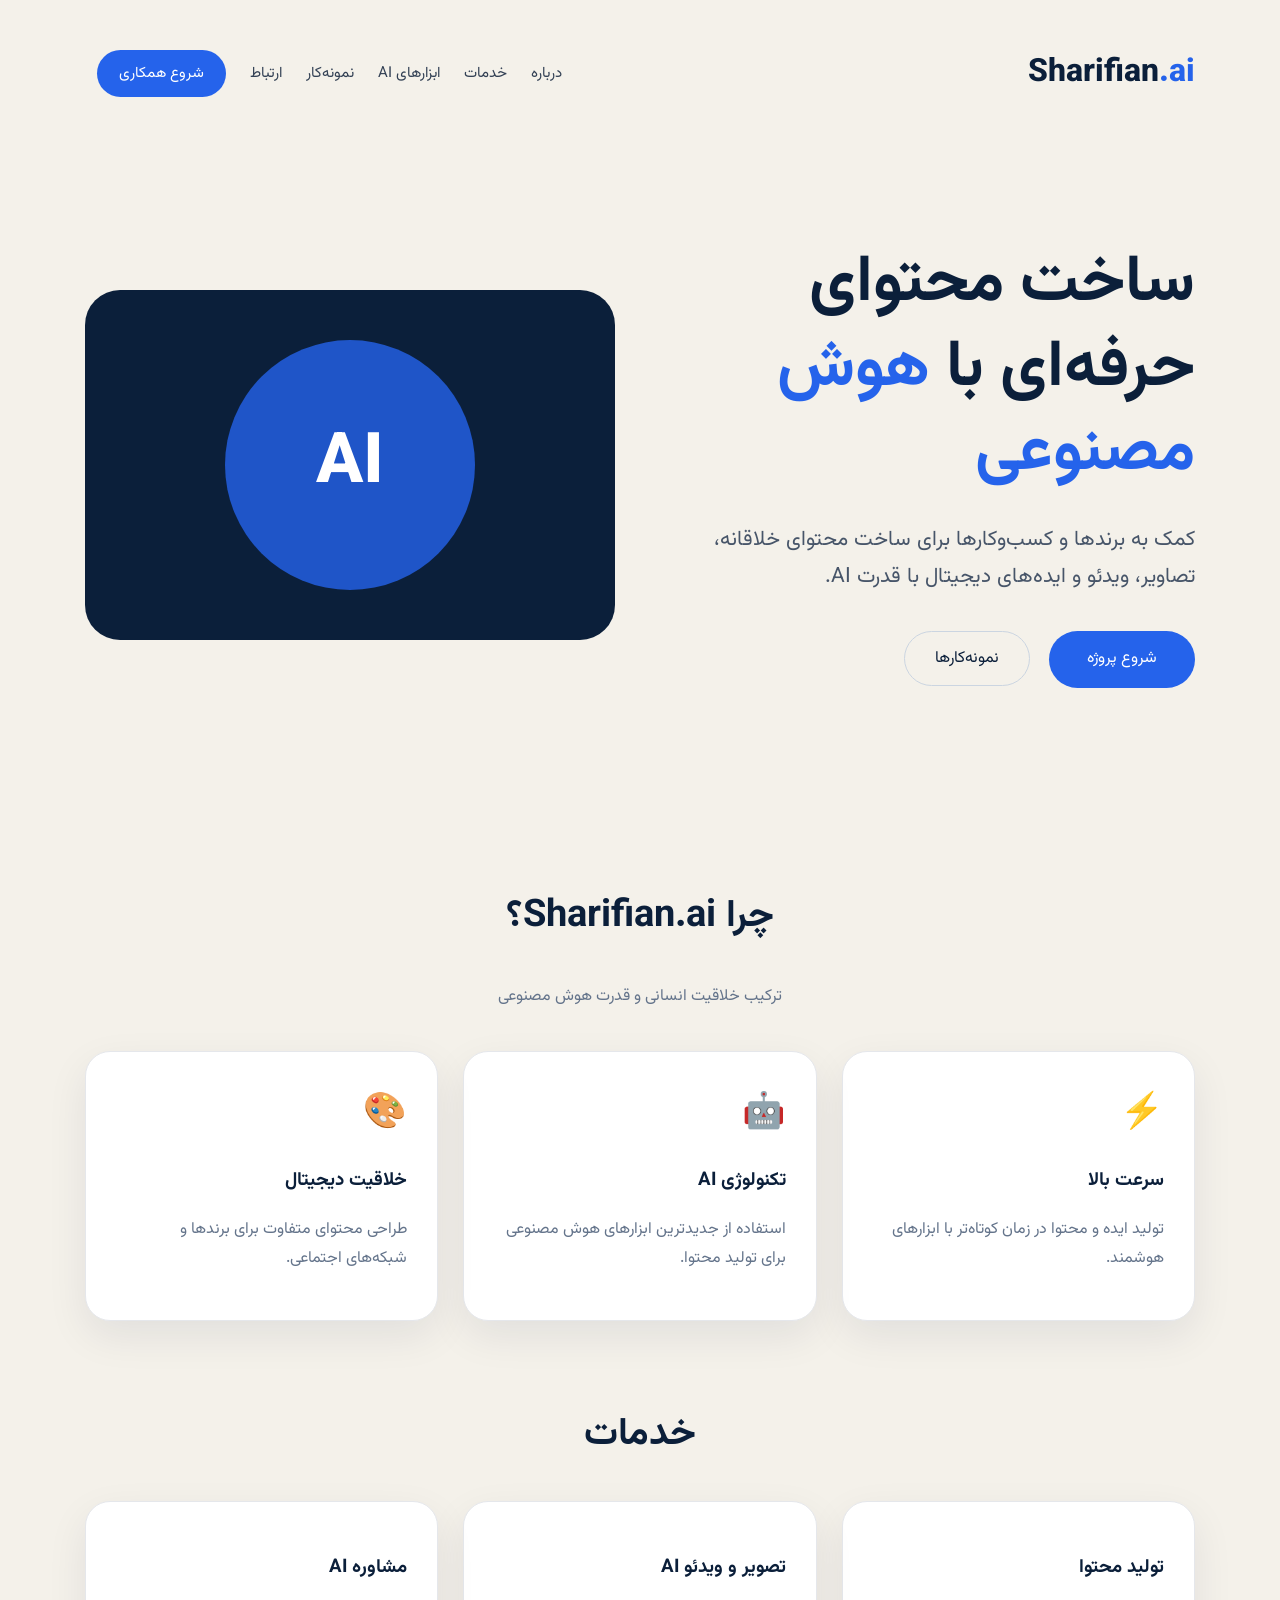
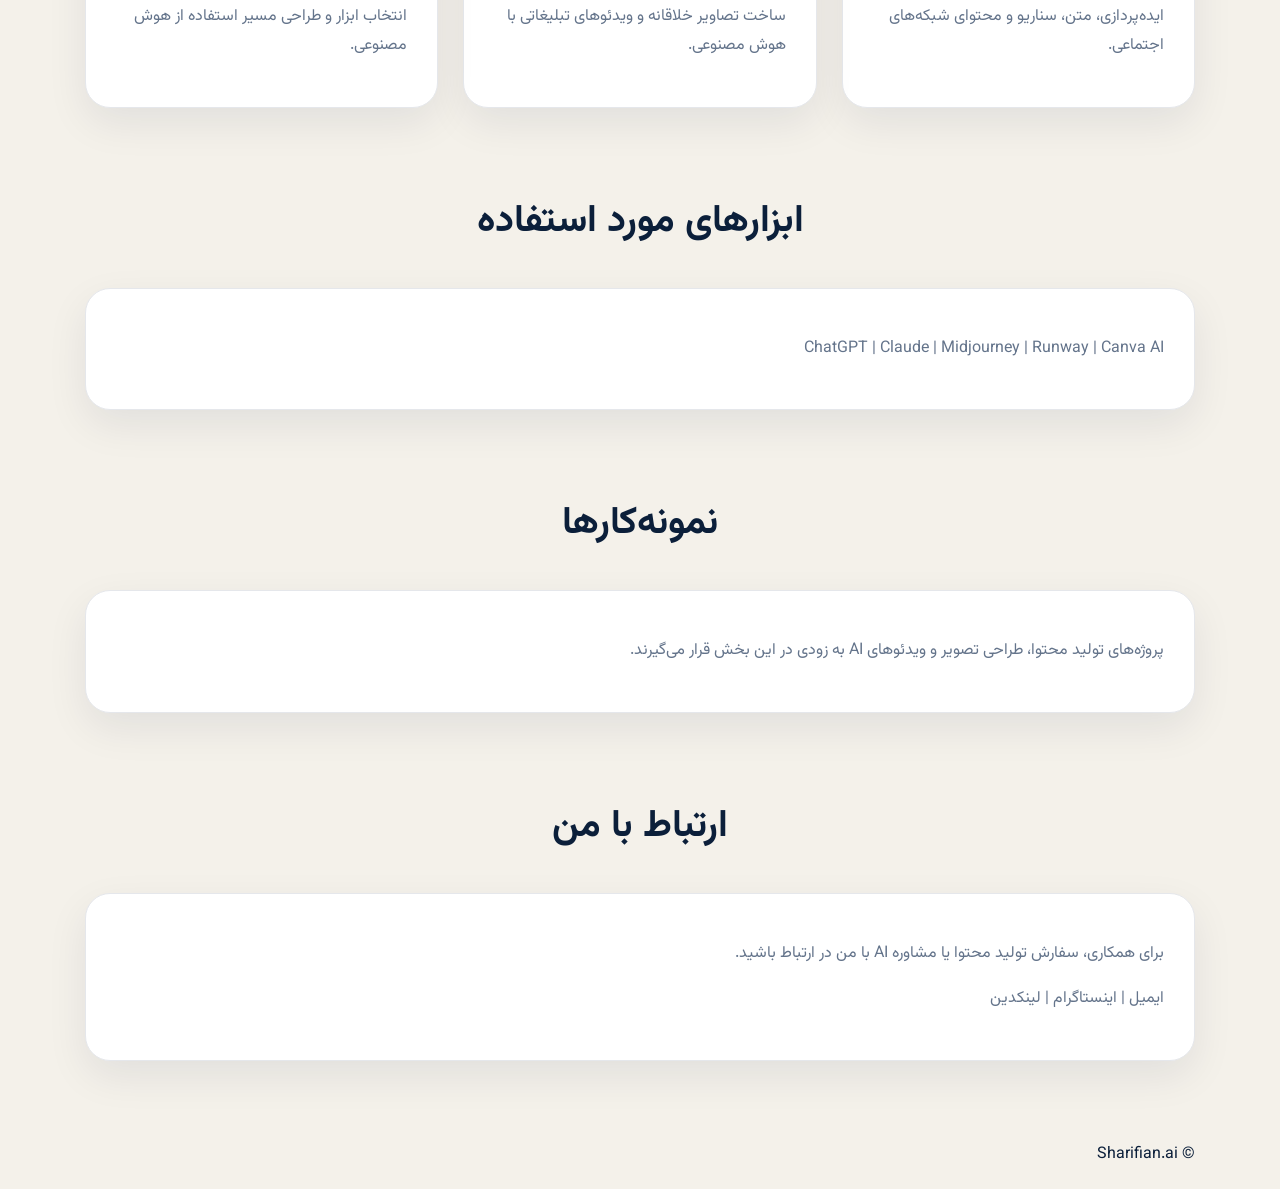
==== index.html @ 003e8bcb "Update index.html" ====
<!DOCTYPE html>
<html lang="fa" dir="rtl">

<head>

<meta charset="UTF-8">
<meta name="viewport" content="width=device-width, initial-scale=1.0">

<title>Sharifian.ai | هوش مصنوعی و تولید محتوا</title>

<style>

@import url('https://fonts.googleapis.com/css2?family=Vazirmatn:wght@300;400;600;700;800&display=swap');


*{
    box-sizing:border-box;
    scroll-behavior:smooth;
}


body{

    margin:0;
    font-family:'Vazirmatn',sans-serif;
    background:#F4F1EA;
    color:#0B1F3A;
    line-height:1.8;

}


.container{

    max-width:1150px;
    margin:auto;
    padding:20px;

}



/* HEADER */

nav{

    display:flex;
    align-items:center;
    justify-content:space-between;
    padding:25px 0;

}


.logo{

    font-size:32px;
    font-weight:800;
    color:#0B1F3A;

}


.logo span{

    color:#2563EB;

}


.menu{

    display:flex;
    align-items:center;

}


.menu a{

    text-decoration:none;
    color:#334155;
    margin:0 12px;
    font-size:15px;

}


.menu a:hover{

    color:#2563EB;

}


.nav-btn{

    background:#2563EB;
    color:white !important;
    padding:10px 22px;
    border-radius:30px;

}



/* HERO */


.hero{

    min-height:75vh;
    display:flex;
    align-items:center;
    gap:50px;

}


.hero-text{

    flex:1;

}


.hero h1{

    font-size:65px;
    line-height:1.3;
    margin:0;

}


.highlight{

    color:#2563EB;

}


.hero p{

    font-size:21px;
    color:#475569;
    margin-top:25px;

}


.buttons{

    margin-top:35px;

}


.primary{

    background:#2563EB;
    color:white;
    padding:14px 38px;
    border-radius:40px;
    text-decoration:none;
    display:inline-block;

}


.secondary{

    margin-right:15px;
    border:1px solid #CBD5E1;
    color:#0B1F3A;
    padding:14px 30px;
    border-radius:40px;
    text-decoration:none;

}




/* AI VISUAL */


.hero-card{

    flex:1;
    height:350px;
    background:#0B1F3A;
    border-radius:35px;
    display:flex;
    align-items:center;
    justify-content:center;
    position:relative;
    overflow:hidden;

}


.hero-card::before{

    content:"";
    width:250px;
    height:250px;
    background:#2563EB;
    border-radius:50%;
    position:absolute;
    opacity:.8;

}


.ai-text{

    position:relative;
    color:white;
    font-size:70px;
    font-weight:800;

}




/* SECTIONS */


section{

    margin:80px 0;

}


.title{

    text-align:center;
    font-size:38px;
    color:#0B1F3A;

}


.subtitle{

    text-align:center;
    color:#64748B;
    margin-bottom:40px;

}


.cards{

    display:grid;
    grid-template-columns:repeat(3,1fr);
    gap:25px;

}


.card{

    background:white;
    padding:30px;
    border-radius:25px;
    box-shadow:0 15px 40px rgba(11,31,58,.08);
    border:1px solid #E5E7EB;

}


.card h3{

    color:#0B1F3A;

}


.card p{

    color:#64748B;

}


.icon{

    font-size:35px;

}




/* RESPONSIVE */


@media(max-width:800px){

.hero{

    flex-direction:column;

}


.cards{

    grid-template-columns:1fr;

}


.menu{

    display:none;

}


.hero h1{

    font-size:45px;

}


}


</style>

</head>  
    <body>

<div class="container">


<nav>

<div class="logo">
Sharifian<span>.ai</span>
</div>


<div class="menu">

<a href="#about">درباره</a>
<a href="#services">خدمات</a>
<a href="#ai">ابزارهای AI</a>
<a href="#portfolio">نمونه‌کار</a>
<a href="#contact">ارتباط</a>

<a class="nav-btn" href="#contact">
شروع همکاری
</a>

</div>

</nav>




<!-- HERO -->

<div class="hero">


<div class="hero-text">


<h1>

ساخت محتوای حرفه‌ای با

<span class="highlight">
هوش مصنوعی
</span>

</h1>


<p>

کمک به برندها و کسب‌وکارها برای ساخت محتوای خلاقانه،
تصاویر، ویدئو و ایده‌های دیجیتال با قدرت AI.

</p>



<div class="buttons">

<a class="primary" href="#contact">
شروع پروژه
</a>


<a class="secondary" href="#portfolio">
نمونه‌کارها
</a>


</div>


</div>





<div class="hero-card">

<div class="ai-text">
AI
</div>

</div>


</div>






<!-- ABOUT -->

<section id="about">


<h2 class="title">
چرا Sharifian.ai؟
</h2>


<p class="subtitle">
ترکیب خلاقیت انسانی و قدرت هوش مصنوعی
</p>



<div class="cards">


<div class="card">

<div class="icon">
⚡
</div>

<h3>
سرعت بالا
</h3>

<p>
تولید ایده و محتوا در زمان کوتاه‌تر با ابزارهای هوشمند.
</p>

</div>



<div class="card">

<div class="icon">
🤖
</div>

<h3>
تکنولوژی AI
</h3>

<p>
استفاده از جدیدترین ابزارهای هوش مصنوعی برای تولید محتوا.
</p>

</div>



<div class="card">

<div class="icon">
🎨
</div>

<h3>
خلاقیت دیجیتال
</h3>

<p>
طراحی محتوای متفاوت برای برندها و شبکه‌های اجتماعی.
</p>

</div>


</div>


</section>







<!-- SERVICES -->

<section id="services">


<h2 class="title">
خدمات
</h2>


<div class="cards">


<div class="card">

<h3>
تولید محتوا
</h3>

<p>
ایده‌پردازی، متن، سناریو و محتوای شبکه‌های اجتماعی.
</p>

</div>



<div class="card">

<h3>
تصویر و ویدئو AI
</h3>

<p>
ساخت تصاویر خلاقانه و ویدئوهای تبلیغاتی با هوش مصنوعی.
</p>

</div>



<div class="card">

<h3>
مشاوره AI
</h3>

<p>
انتخاب ابزار و طراحی مسیر استفاده از هوش مصنوعی.
</p>

</div>


</div>


</section>







<!-- AI TOOLS -->

<section id="ai">


<h2 class="title">
ابزارهای مورد استفاده
</h2>


<div class="card">


<p>

ChatGPT  |  Claude  |  Midjourney  |  Runway  |  Canva AI

</p>


</div>


</section>







<!-- PORTFOLIO -->

<section id="portfolio">


<h2 class="title">
نمونه‌کارها
</h2>


<div class="card">


<p>

پروژه‌های تولید محتوا، طراحی تصویر و ویدئوهای AI
به زودی در این بخش قرار می‌گیرند.

</p>


</div>


</section>







<!-- CONTACT -->

<section id="contact">


<h2 class="title">
ارتباط با من
</h2>


<div class="card">


<p>

برای همکاری، سفارش تولید محتوا یا مشاوره AI با من در ارتباط باشید.

</p>


<p>

ایمیل | اینستاگرام | لینکدین

</p>


</div>


</section>





<footer>

© Sharifian.ai

</footer>



</div>


</body>

</html>
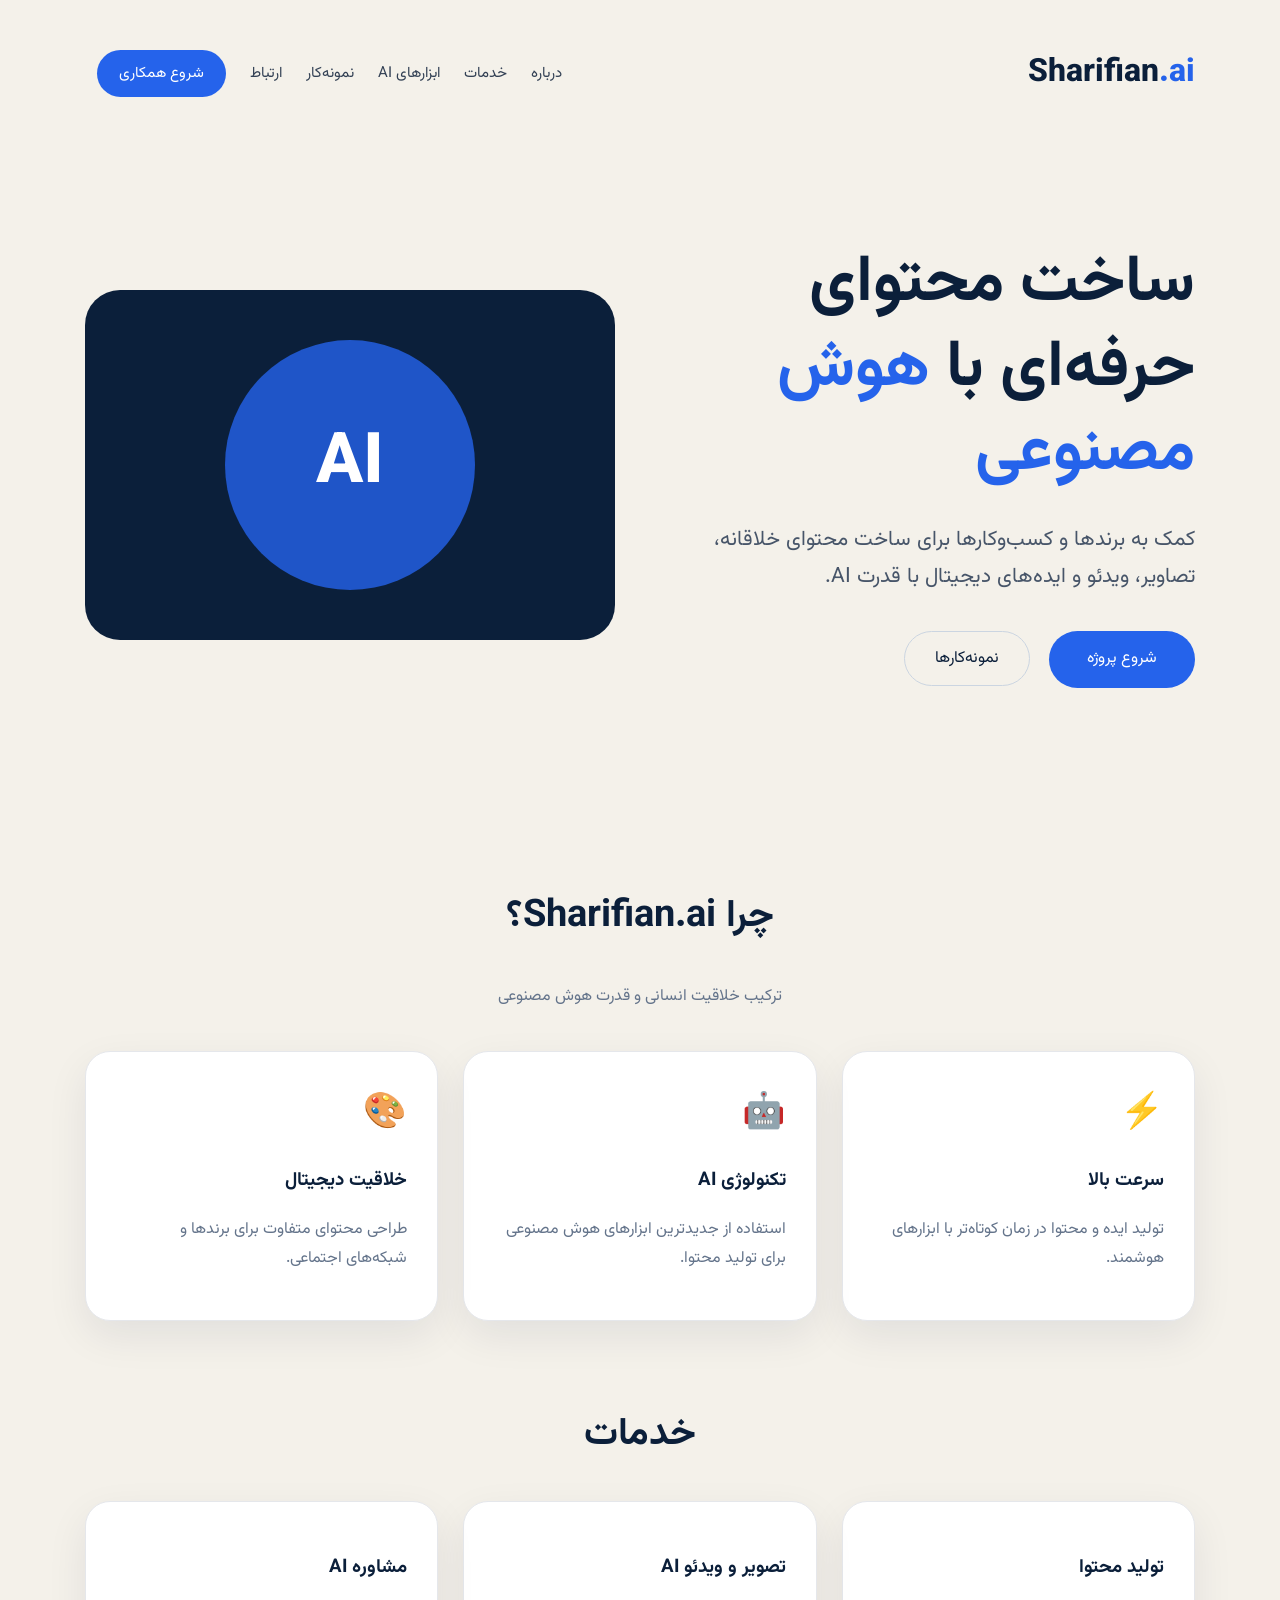
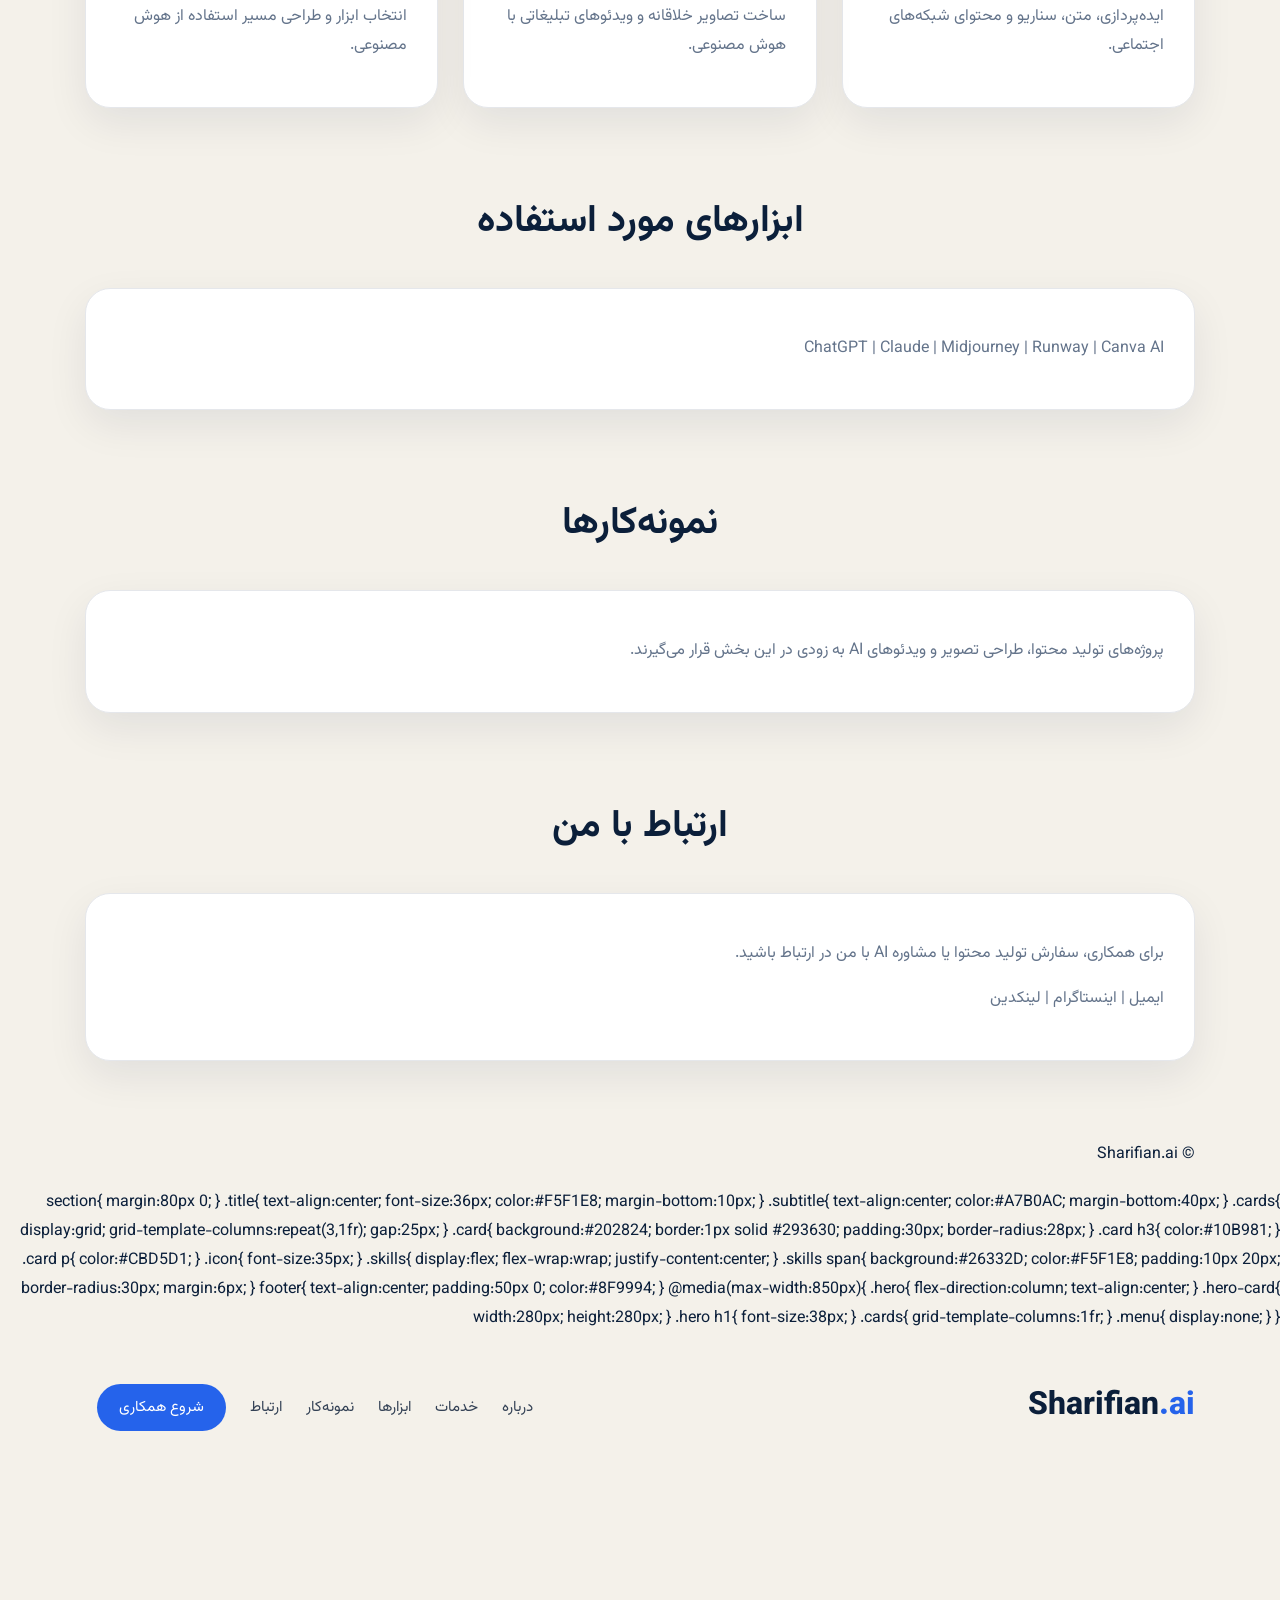
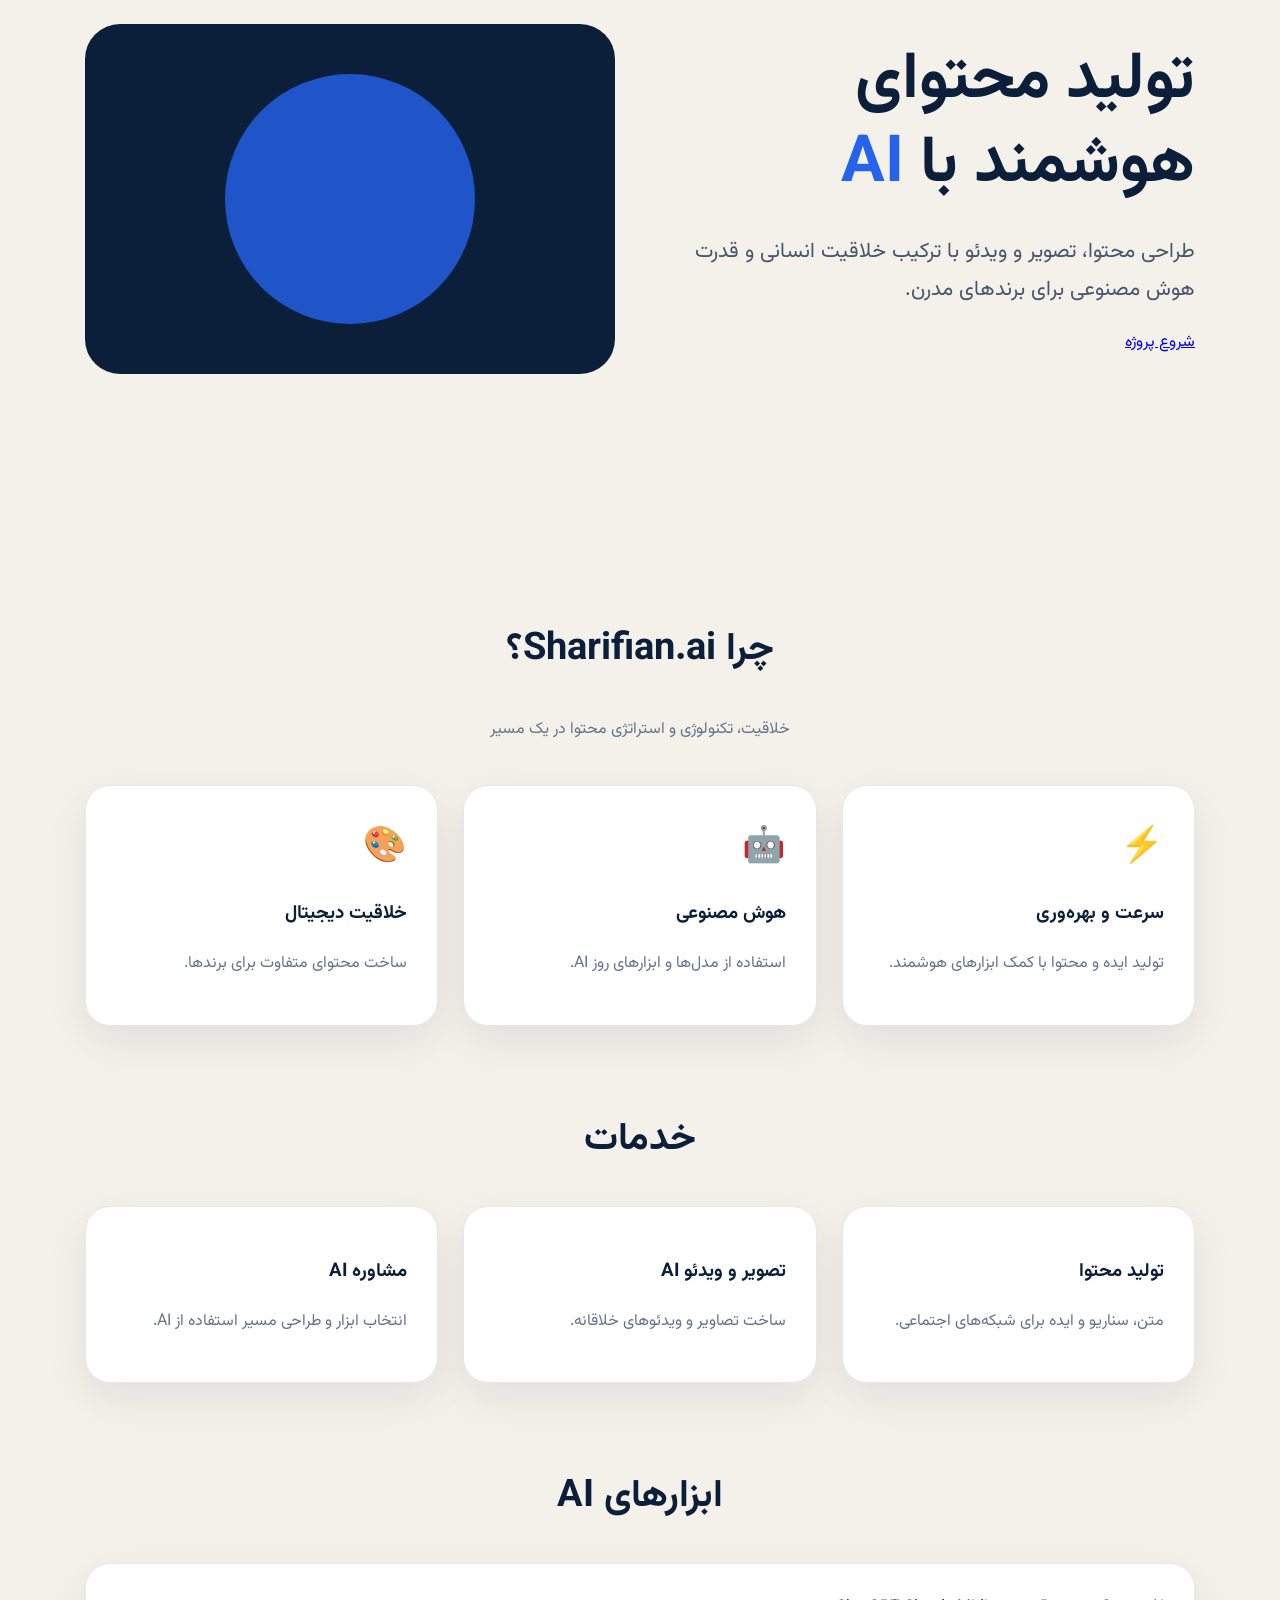
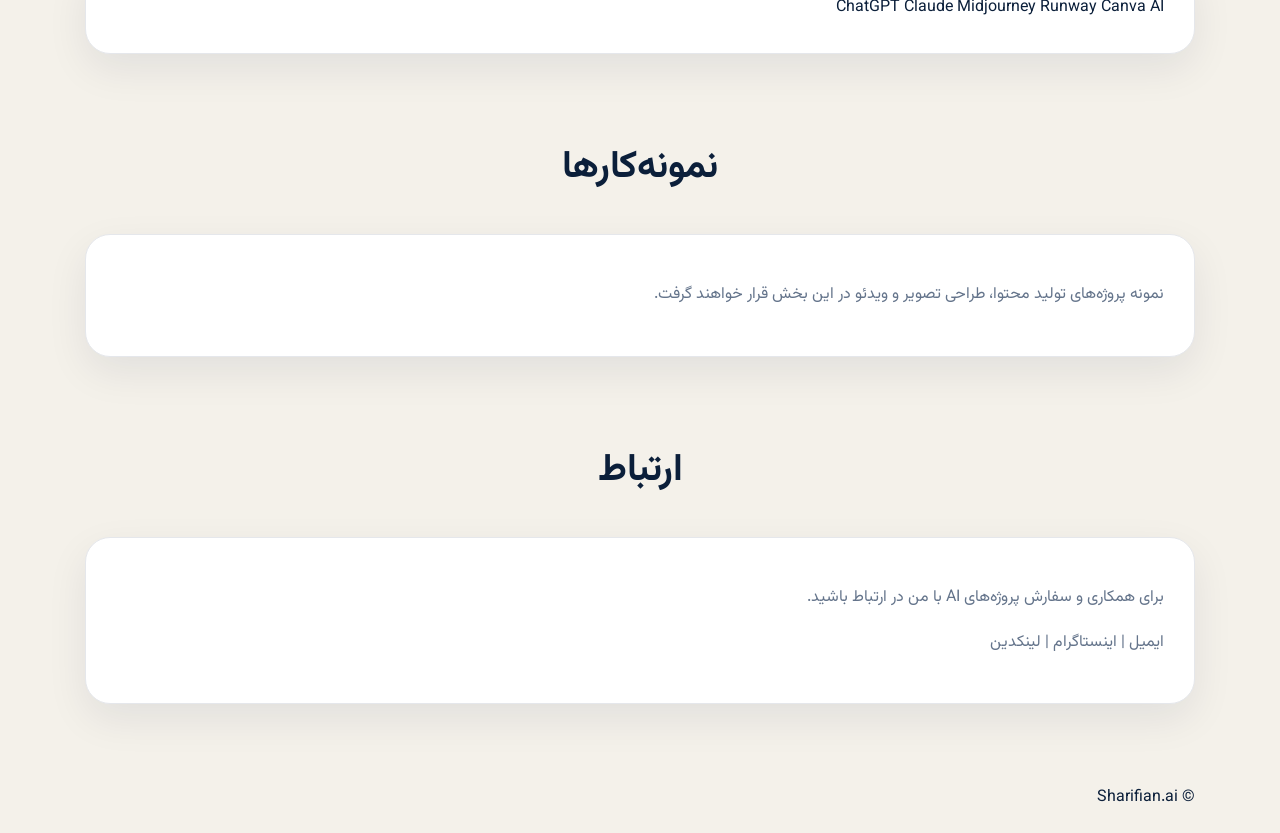
==== commit c821deac: "Update index.html" ====
--- a/index.html
+++ b/index.html
@@ -692,3 +692,482 @@
 </body>
 
 </html>
+
+section{
+
+margin:80px 0;
+
+}
+
+
+.title{
+
+text-align:center;
+font-size:36px;
+color:#F5F1E8;
+margin-bottom:10px;
+
+}
+
+
+.subtitle{
+
+text-align:center;
+color:#A7B0AC;
+margin-bottom:40px;
+
+}
+
+
+.cards{
+
+display:grid;
+grid-template-columns:repeat(3,1fr);
+gap:25px;
+
+}
+
+
+.card{
+
+background:#202824;
+border:1px solid #293630;
+padding:30px;
+border-radius:28px;
+
+}
+
+
+.card h3{
+
+color:#10B981;
+
+}
+
+
+.card p{
+
+color:#CBD5D1;
+
+}
+
+
+.icon{
+
+font-size:35px;
+
+}
+
+
+
+
+.skills{
+
+display:flex;
+flex-wrap:wrap;
+justify-content:center;
+
+}
+
+
+.skills span{
+
+background:#26332D;
+color:#F5F1E8;
+padding:10px 20px;
+border-radius:30px;
+margin:6px;
+
+}
+
+
+
+
+footer{
+
+text-align:center;
+padding:50px 0;
+color:#8F9994;
+
+}
+
+
+
+
+
+@media(max-width:850px){
+
+.hero{
+
+flex-direction:column;
+text-align:center;
+
+}
+
+
+.hero-card{
+
+width:280px;
+height:280px;
+
+}
+
+
+.hero h1{
+
+font-size:38px;
+
+}
+
+
+.cards{
+
+grid-template-columns:1fr;
+
+}
+
+
+.menu{
+
+display:none;
+
+}
+
+}
+
+
+</style>
+
+</head>
+
+
+<body>
+
+
+<div class="container">
+
+
+
+<nav>
+
+
+<div class="logo">
+Sharifian<span>.ai</span>
+</div>
+
+
+<div class="menu">
+
+<a href="#about">درباره</a>
+<a href="#services">خدمات</a>
+<a href="#tools">ابزارها</a>
+<a href="#portfolio">نمونه‌کار</a>
+<a href="#contact">ارتباط</a>
+
+<a class="nav-btn" href="#contact">
+شروع همکاری
+</a>
+
+</div>
+
+
+</nav>
+
+
+
+
+
+<div class="hero">
+
+
+<div class="hero-text">
+
+
+<h1>
+
+تولید محتوای هوشمند با
+
+<span class="highlight">
+AI
+</span>
+
+</h1>
+
+
+<p>
+
+طراحی محتوا، تصویر و ویدئو با ترکیب خلاقیت انسانی
+و قدرت هوش مصنوعی برای برندهای مدرن.
+
+</p>
+
+
+<a class="btn" href="#contact">
+شروع پروژه
+</a>
+
+
+</div>
+
+
+
+
+<div class="hero-card">
+
+<div class="ai-core">
+AI
+</div>
+
+</div>
+
+
+</div>
+
+
+
+
+
+
+
+
+<section id="about">
+
+
+<h2 class="title">
+چرا Sharifian.ai؟
+</h2>
+
+<p class="subtitle">
+خلاقیت، تکنولوژی و استراتژی محتوا در یک مسیر
+</p>
+
+
+
+<div class="cards">
+
+
+<div class="card">
+
+<div class="icon">⚡</div>
+
+<h3>
+سرعت و بهره‌وری
+</h3>
+
+<p>
+تولید ایده و محتوا با کمک ابزارهای هوشمند.
+</p>
+
+</div>
+
+
+
+<div class="card">
+
+<div class="icon">🤖</div>
+
+<h3>
+هوش مصنوعی
+</h3>
+
+<p>
+استفاده از مدل‌ها و ابزارهای روز AI.
+</p>
+
+</div>
+
+
+
+<div class="card">
+
+<div class="icon">🎨</div>
+
+<h3>
+خلاقیت دیجیتال
+</h3>
+
+<p>
+ساخت محتوای متفاوت برای برندها.
+</p>
+
+</div>
+
+
+</div>
+
+
+</section>
+
+
+
+
+
+
+
+<section id="services">
+
+
+<h2 class="title">
+خدمات
+</h2>
+
+
+<div class="cards">
+
+
+<div class="card">
+
+<h3>
+تولید محتوا
+</h3>
+
+<p>
+متن، سناریو و ایده برای شبکه‌های اجتماعی.
+</p>
+
+</div>
+
+
+
+<div class="card">
+
+<h3>
+تصویر و ویدئو AI
+</h3>
+
+<p>
+ساخت تصاویر و ویدئوهای خلاقانه.
+</p>
+
+</div>
+
+
+
+<div class="card">
+
+<h3>
+مشاوره AI
+</h3>
+
+<p>
+انتخاب ابزار و طراحی مسیر استفاده از AI.
+</p>
+
+</div>
+
+
+</div>
+
+
+</section>
+
+
+
+
+
+
+
+<section id="tools">
+
+
+<h2 class="title">
+ابزارهای AI
+</h2>
+
+
+<div class="card skills">
+
+
+<span>ChatGPT</span>
+<span>Claude</span>
+<span>Midjourney</span>
+<span>Runway</span>
+<span>Canva AI</span>
+
+
+</div>
+
+
+</section>
+
+
+
+
+
+
+
+<section id="portfolio">
+
+
+<h2 class="title">
+نمونه‌کارها
+</h2>
+
+
+<div class="card">
+
+<p>
+
+نمونه پروژه‌های تولید محتوا، طراحی تصویر و ویدئو
+در این بخش قرار خواهند گرفت.
+
+</p>
+
+</div>
+
+
+</section>
+
+
+
+
+
+
+
+<section id="contact">
+
+
+<h2 class="title">
+ارتباط
+</h2>
+
+
+<div class="card">
+
+<p>
+
+برای همکاری و سفارش پروژه‌های AI با من در ارتباط باشید.
+
+</p>
+
+<p>
+
+ایمیل | اینستاگرام | لینکدین
+
+</p>
+
+
+</div>
+
+
+</section>
+
+
+
+
+
+<footer>
+
+© Sharifian.ai
+
+</footer>
+
+
+
+
+</div>
+
+
+</body>
+
+</html>
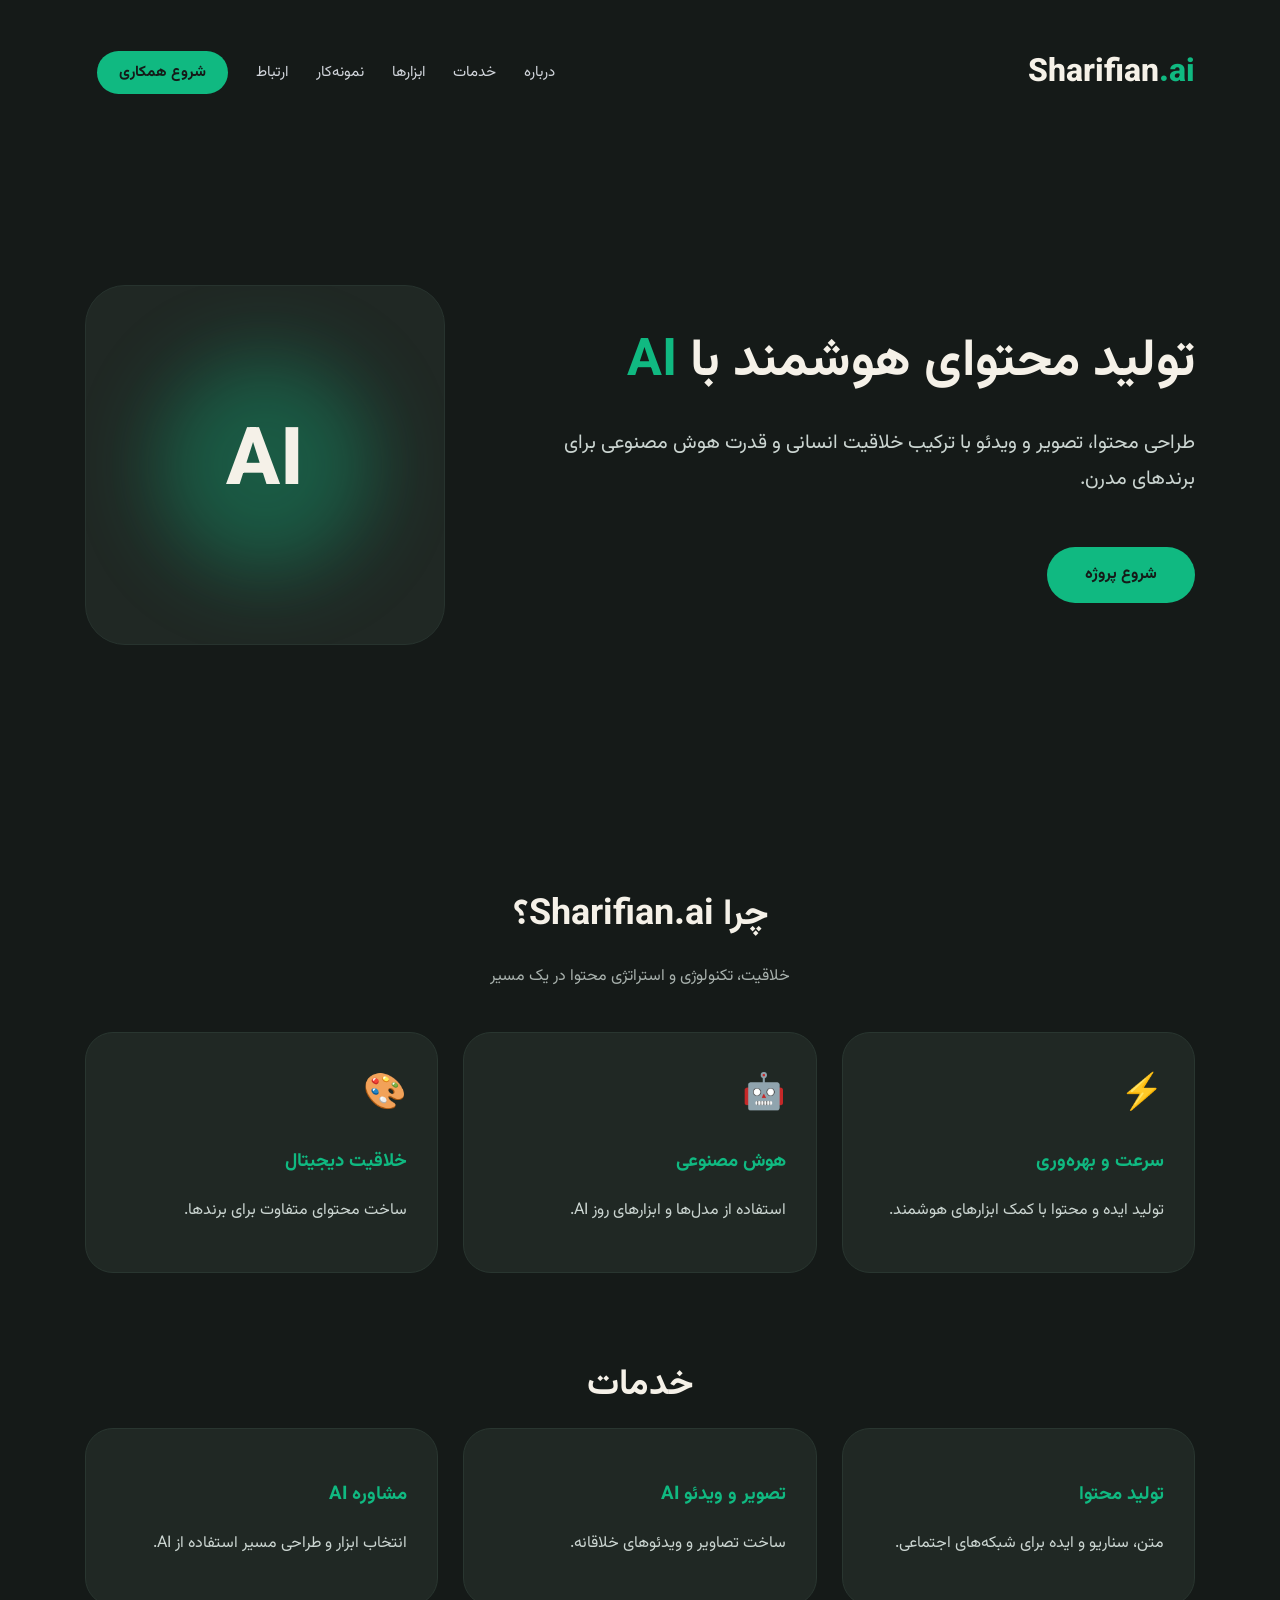
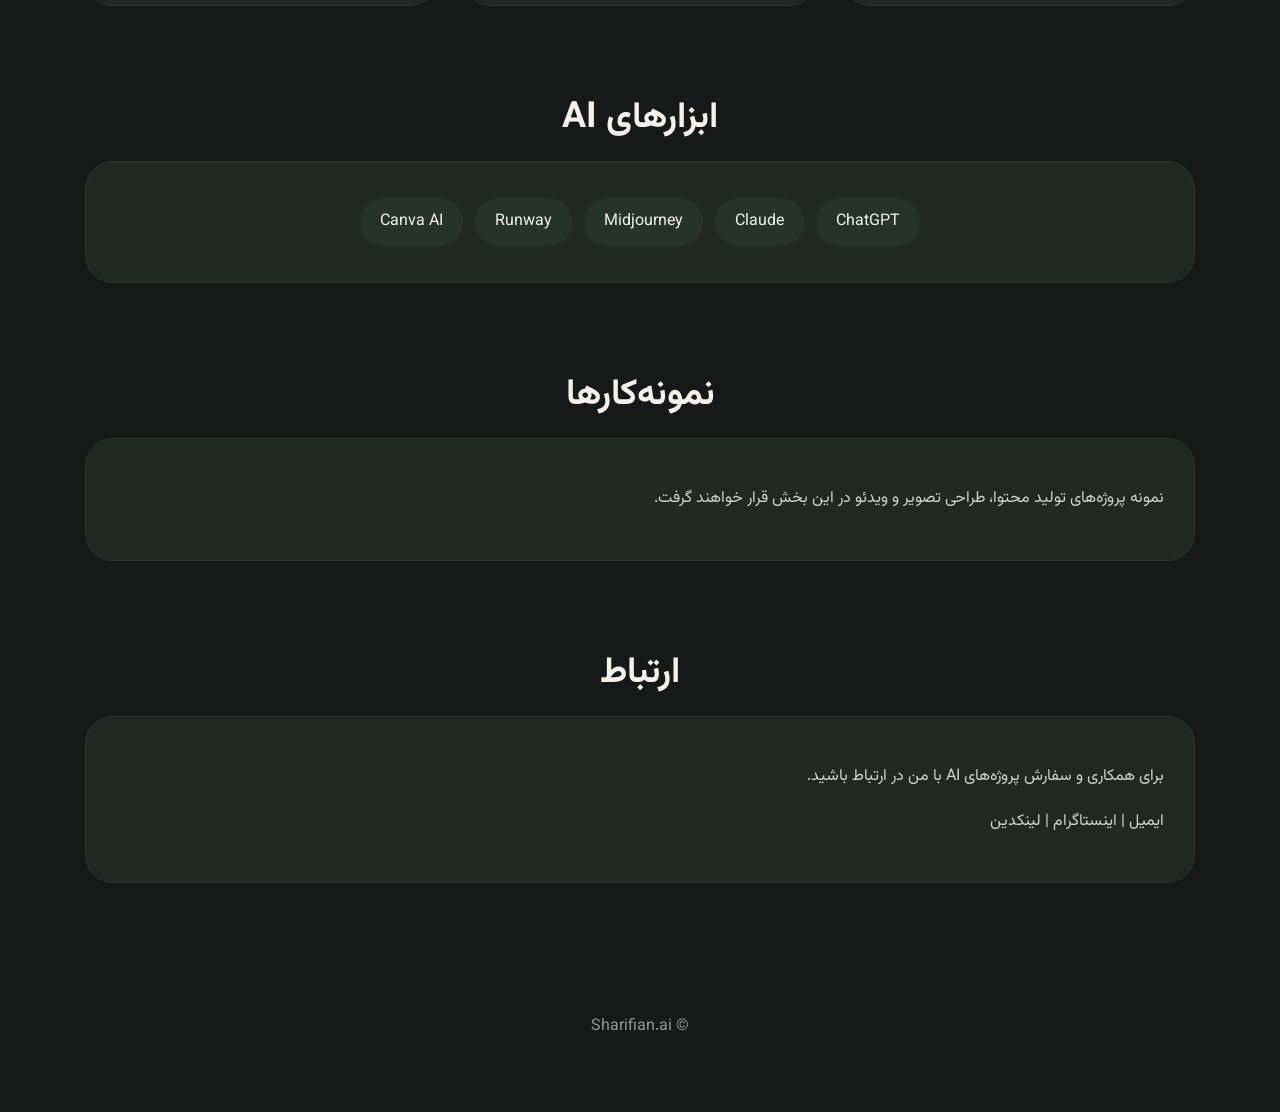
==== commit ec066ea8: "Update index.html" ====
--- a/index.html
+++ b/index.html
@@ -6,7 +6,7 @@
 <meta charset="UTF-8">
 <meta name="viewport" content="width=device-width, initial-scale=1.0">
 
-<title>Sharifian.ai | هوش مصنوعی و تولید محتوا</title>
+<title>Sharifian.ai | AI Content Studio</title>
 
 <style>
 
@@ -14,93 +14,87 @@
 
 
 *{
-    box-sizing:border-box;
-    scroll-behavior:smooth;
+box-sizing:border-box;
+scroll-behavior:smooth;
 }
 
 
 body{
 
-    margin:0;
-    font-family:'Vazirmatn',sans-serif;
-    background:#F4F1EA;
-    color:#0B1F3A;
-    line-height:1.8;
+margin:0;
+font-family:'Vazirmatn',sans-serif;
+background:#151A18;
+color:#F5F1E8;
+line-height:1.8;
 
 }
 
 
 .container{
 
-    max-width:1150px;
-    margin:auto;
-    padding:20px;
-
-}
-
-
-
-/* HEADER */
+max-width:1150px;
+margin:auto;
+padding:20px;
+
+}
+
+
+/* NAV */
 
 nav{
 
-    display:flex;
-    align-items:center;
-    justify-content:space-between;
-    padding:25px 0;
+display:flex;
+justify-content:space-between;
+align-items:center;
+padding:25px 0;
 
 }
 
 
 .logo{
 
-    font-size:32px;
-    font-weight:800;
-    color:#0B1F3A;
+font-size:32px;
+font-weight:800;
+color:#F5F1E8;
 
 }
 
 
 .logo span{
 
-    color:#2563EB;
-
-}
-
-
-.menu{
-
-    display:flex;
-    align-items:center;
-
-}
+color:#10B981;
+
+}
+
 
 
 .menu a{
 
-    text-decoration:none;
-    color:#334155;
-    margin:0 12px;
-    font-size:15px;
+color:#D1D5DB;
+text-decoration:none;
+margin:0 12px;
+font-size:15px;
 
 }
 
 
 .menu a:hover{
 
-    color:#2563EB;
+color:#10B981;
 
 }
 
 
 .nav-btn{
 
-    background:#2563EB;
-    color:white !important;
-    padding:10px 22px;
-    border-radius:30px;
-
-}
+background:#10B981;
+color:#151A18 !important;
+padding:10px 22px;
+border-radius:30px;
+font-weight:700;
+
+}
+
 
 
 
@@ -109,589 +103,113 @@
 
 .hero{
 
-    min-height:75vh;
-    display:flex;
-    align-items:center;
-    gap:50px;
+min-height:75vh;
+display:flex;
+align-items:center;
+gap:60px;
 
 }
 
 
 .hero-text{
 
-    flex:1;
+flex:1;
 
 }
 
 
 .hero h1{
 
-    font-size:65px;
-    line-height:1.3;
-    margin:0;
+font-size:52px;
+line-height:1.4;
+margin:0;
 
 }
 
 
 .highlight{
 
-    color:#2563EB;
+color:#10B981;
 
 }
 
 
 .hero p{
 
-    font-size:21px;
-    color:#475569;
-    margin-top:25px;
-
-}
-
-
-.buttons{
-
-    margin-top:35px;
-
-}
-
-
-.primary{
-
-    background:#2563EB;
-    color:white;
-    padding:14px 38px;
-    border-radius:40px;
-    text-decoration:none;
-    display:inline-block;
-
-}
-
-
-.secondary{
-
-    margin-right:15px;
-    border:1px solid #CBD5E1;
-    color:#0B1F3A;
-    padding:14px 30px;
-    border-radius:40px;
-    text-decoration:none;
-
-}
-
-
-
-
-/* AI VISUAL */
+font-size:20px;
+color:#CBD5D1;
+margin-top:25px;
+
+}
+
+
+.btn{
+
+display:inline-block;
+margin-top:30px;
+padding:14px 38px;
+background:#10B981;
+color:#151A18;
+text-decoration:none;
+border-radius:40px;
+font-weight:700;
+
+}
+
+
+.btn:hover{
+
+background:#34D399;
+
+}
+
+
+
+
+
+/* AI BOX */
 
 
 .hero-card{
 
-    flex:1;
-    height:350px;
-    background:#0B1F3A;
-    border-radius:35px;
-    display:flex;
-    align-items:center;
-    justify-content:center;
-    position:relative;
-    overflow:hidden;
-
-}
-
-
-.hero-card::before{
-
-    content:"";
-    width:250px;
-    height:250px;
-    background:#2563EB;
-    border-radius:50%;
-    position:absolute;
-    opacity:.8;
-
-}
-
-
-.ai-text{
-
-    position:relative;
-    color:white;
-    font-size:70px;
-    font-weight:800;
-
-}
-
-
-
-
-/* SECTIONS */
-
-
-section{
-
-    margin:80px 0;
-
-}
-
-
-.title{
-
-    text-align:center;
-    font-size:38px;
-    color:#0B1F3A;
-
-}
-
-
-.subtitle{
-
-    text-align:center;
-    color:#64748B;
-    margin-bottom:40px;
-
-}
-
-
-.cards{
-
-    display:grid;
-    grid-template-columns:repeat(3,1fr);
-    gap:25px;
-
-}
-
-
-.card{
-
-    background:white;
-    padding:30px;
-    border-radius:25px;
-    box-shadow:0 15px 40px rgba(11,31,58,.08);
-    border:1px solid #E5E7EB;
-
-}
-
-
-.card h3{
-
-    color:#0B1F3A;
-
-}
-
-
-.card p{
-
-    color:#64748B;
-
-}
-
-
-.icon{
-
-    font-size:35px;
-
-}
-
-
-
-
-/* RESPONSIVE */
-
-
-@media(max-width:800px){
-
-.hero{
-
-    flex-direction:column;
-
-}
-
-
-.cards{
-
-    grid-template-columns:1fr;
-
-}
-
-
-.menu{
-
-    display:none;
-
-}
-
-
-.hero h1{
-
-    font-size:45px;
-
-}
-
-
-}
-
-
-</style>
-
-</head>  
-    <body>
-
-<div class="container">
-
-
-<nav>
-
-<div class="logo">
-Sharifian<span>.ai</span>
-</div>
-
-
-<div class="menu">
-
-<a href="#about">درباره</a>
-<a href="#services">خدمات</a>
-<a href="#ai">ابزارهای AI</a>
-<a href="#portfolio">نمونه‌کار</a>
-<a href="#contact">ارتباط</a>
-
-<a class="nav-btn" href="#contact">
-شروع همکاری
-</a>
-
-</div>
-
-</nav>
-
-
-
-
-<!-- HERO -->
-
-<div class="hero">
-
-
-<div class="hero-text">
-
-
-<h1>
-
-ساخت محتوای حرفه‌ای با
-
-<span class="highlight">
-هوش مصنوعی
-</span>
-
-</h1>
-
-
-<p>
-
-کمک به برندها و کسب‌وکارها برای ساخت محتوای خلاقانه،
-تصاویر، ویدئو و ایده‌های دیجیتال با قدرت AI.
-
-</p>
-
-
-
-<div class="buttons">
-
-<a class="primary" href="#contact">
-شروع پروژه
-</a>
-
-
-<a class="secondary" href="#portfolio">
-نمونه‌کارها
-</a>
-
-
-</div>
-
-
-</div>
-
-
-
-
-
-<div class="hero-card">
-
-<div class="ai-text">
-AI
-</div>
-
-</div>
-
-
-</div>
-
-
-
-
-
-
-<!-- ABOUT -->
-
-<section id="about">
-
-
-<h2 class="title">
-چرا Sharifian.ai؟
-</h2>
-
-
-<p class="subtitle">
-ترکیب خلاقیت انسانی و قدرت هوش مصنوعی
-</p>
-
-
-
-<div class="cards">
-
-
-<div class="card">
-
-<div class="icon">
-⚡
-</div>
-
-<h3>
-سرعت بالا
-</h3>
-
-<p>
-تولید ایده و محتوا در زمان کوتاه‌تر با ابزارهای هوشمند.
-</p>
-
-</div>
-
-
-
-<div class="card">
-
-<div class="icon">
-🤖
-</div>
-
-<h3>
-تکنولوژی AI
-</h3>
-
-<p>
-استفاده از جدیدترین ابزارهای هوش مصنوعی برای تولید محتوا.
-</p>
-
-</div>
-
-
-
-<div class="card">
-
-<div class="icon">
-🎨
-</div>
-
-<h3>
-خلاقیت دیجیتال
-</h3>
-
-<p>
-طراحی محتوای متفاوت برای برندها و شبکه‌های اجتماعی.
-</p>
-
-</div>
-
-
-</div>
-
-
-</section>
-
-
-
-
-
-
-
-<!-- SERVICES -->
-
-<section id="services">
-
-
-<h2 class="title">
-خدمات
-</h2>
-
-
-<div class="cards">
-
-
-<div class="card">
-
-<h3>
-تولید محتوا
-</h3>
-
-<p>
-ایده‌پردازی، متن، سناریو و محتوای شبکه‌های اجتماعی.
-</p>
-
-</div>
-
-
-
-<div class="card">
-
-<h3>
-تصویر و ویدئو AI
-</h3>
-
-<p>
-ساخت تصاویر خلاقانه و ویدئوهای تبلیغاتی با هوش مصنوعی.
-</p>
-
-</div>
-
-
-
-<div class="card">
-
-<h3>
-مشاوره AI
-</h3>
-
-<p>
-انتخاب ابزار و طراحی مسیر استفاده از هوش مصنوعی.
-</p>
-
-</div>
-
-
-</div>
-
-
-</section>
-
-
-
-
-
-
-
-<!-- AI TOOLS -->
-
-<section id="ai">
-
-
-<h2 class="title">
-ابزارهای مورد استفاده
-</h2>
-
-
-<div class="card">
-
-
-<p>
-
-ChatGPT  |  Claude  |  Midjourney  |  Runway  |  Canva AI
-
-</p>
-
-
-</div>
-
-
-</section>
-
-
-
-
-
-
-
-<!-- PORTFOLIO -->
-
-<section id="portfolio">
-
-
-<h2 class="title">
-نمونه‌کارها
-</h2>
-
-
-<div class="card">
-
-
-<p>
-
-پروژه‌های تولید محتوا، طراحی تصویر و ویدئوهای AI
-به زودی در این بخش قرار می‌گیرند.
-
-</p>
-
-
-</div>
-
-
-</section>
-
-
-
-
-
-
-
-<!-- CONTACT -->
-
-<section id="contact">
-
-
-<h2 class="title">
-ارتباط با من
-</h2>
-
-
-<div class="card">
-
-
-<p>
-
-برای همکاری، سفارش تولید محتوا یا مشاوره AI با من در ارتباط باشید.
-
-</p>
-
-
-<p>
-
-ایمیل | اینستاگرام | لینکدین
-
-</p>
-
-
-</div>
-
-
-</section>
-
-
-
-
-
-<footer>
-
-© Sharifian.ai
-
-</footer>
-
-
-
-</div>
-
-
-</body>
-
-</html>
+width:360px;
+height:360px;
+background:#202824;
+border:1px solid #27332E;
+border-radius:40px;
+display:flex;
+align-items:center;
+justify-content:center;
+position:relative;
+overflow:hidden;
+
+}
+
+
+.hero-card:before{
+
+content:"";
+position:absolute;
+width:220px;
+height:220px;
+background:#10B981;
+border-radius:50%;
+filter:blur(40px);
+opacity:.35;
+
+}
+
+
+.ai-core{
+
+position:relative;
+font-size:80px;
+font-weight:800;
+color:#F5F1E8;
+
+}
+
+
 
 section{
 
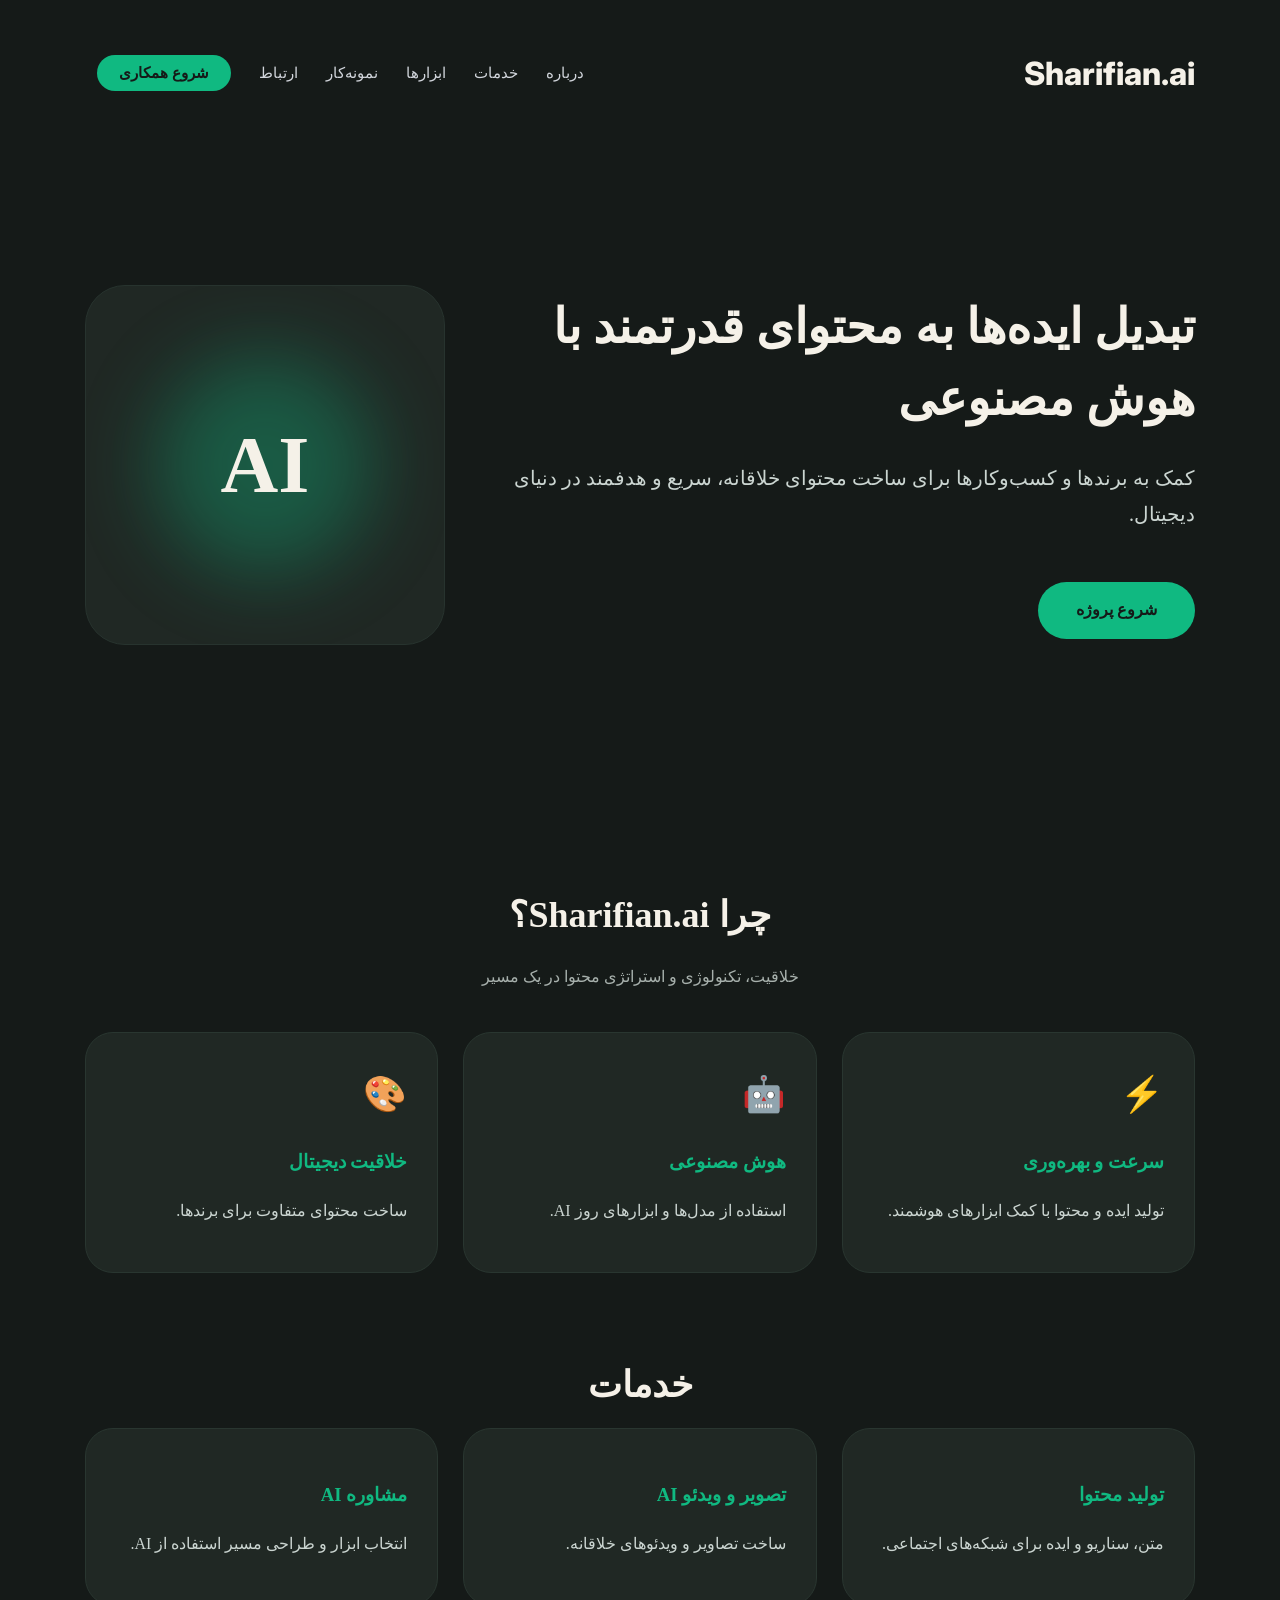
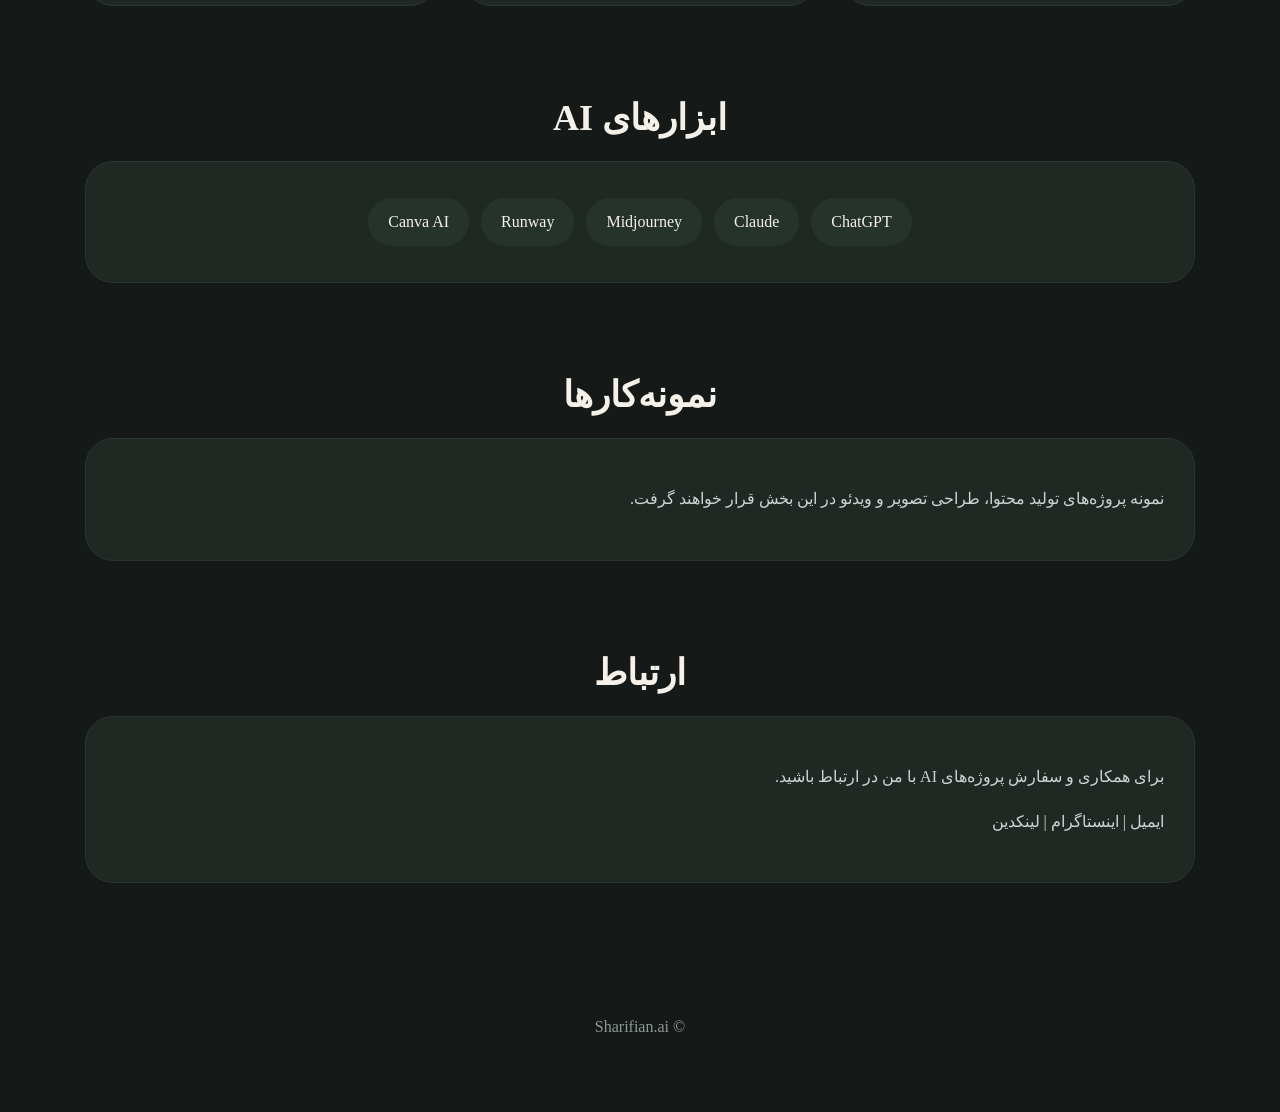
==== commit 6bb2b0f7: "Update index.html" ====
--- a/index.html
+++ b/index.html
@@ -10,7 +10,7 @@
 
 <style>
 
-@import url('https://fonts.googleapis.com/css2?family=Vazirmatn:wght@300;400;600;700;800&display=swap');
+@import url('https://fonts.googleapis.com/css2?family=Inter:wght@400;500;600;700;800&family=Peyda:wght@400;500;600;700;800&display=swap');
 
 
 *{
@@ -22,7 +22,9 @@
 body{
 
 margin:0;
-font-family:'Vazirmatn',sans-serif;
+body{
+font-family:'Peyda',sans-serif;
+};
 background:#151A18;
 color:#F5F1E8;
 line-height:1.8;
@@ -52,9 +54,10 @@
 
 
 .logo{
-
+font-family:'Inter',sans-serif;
 font-size:32px;
 font-weight:800;
+}
 color:#F5F1E8;
 
 }
@@ -120,9 +123,12 @@
 
 .hero h1{
 
-font-size:52px;
-line-height:1.4;
+font-size:48px;
+line-height:1.5;
+font-weight:700;
 margin:0;
+
+}
 
 }
 
@@ -403,19 +409,21 @@
 
 <h1>
 
-تولید محتوای هوشمند با
+تبدیل ایده‌ها به
 
 <span class="highlight">
-AI
+محتوای قدرتمند
 </span>
 
+با هوش مصنوعی
 </h1>
 
 
 <p>
 
-طراحی محتوا، تصویر و ویدئو با ترکیب خلاقیت انسانی
-و قدرت هوش مصنوعی برای برندهای مدرن.
+کمک به برندها و کسب‌وکارها برای ساخت محتوای خلاقانه،
+سریع و هدفمند در دنیای دیجیتال.
+
 
 </p>
 
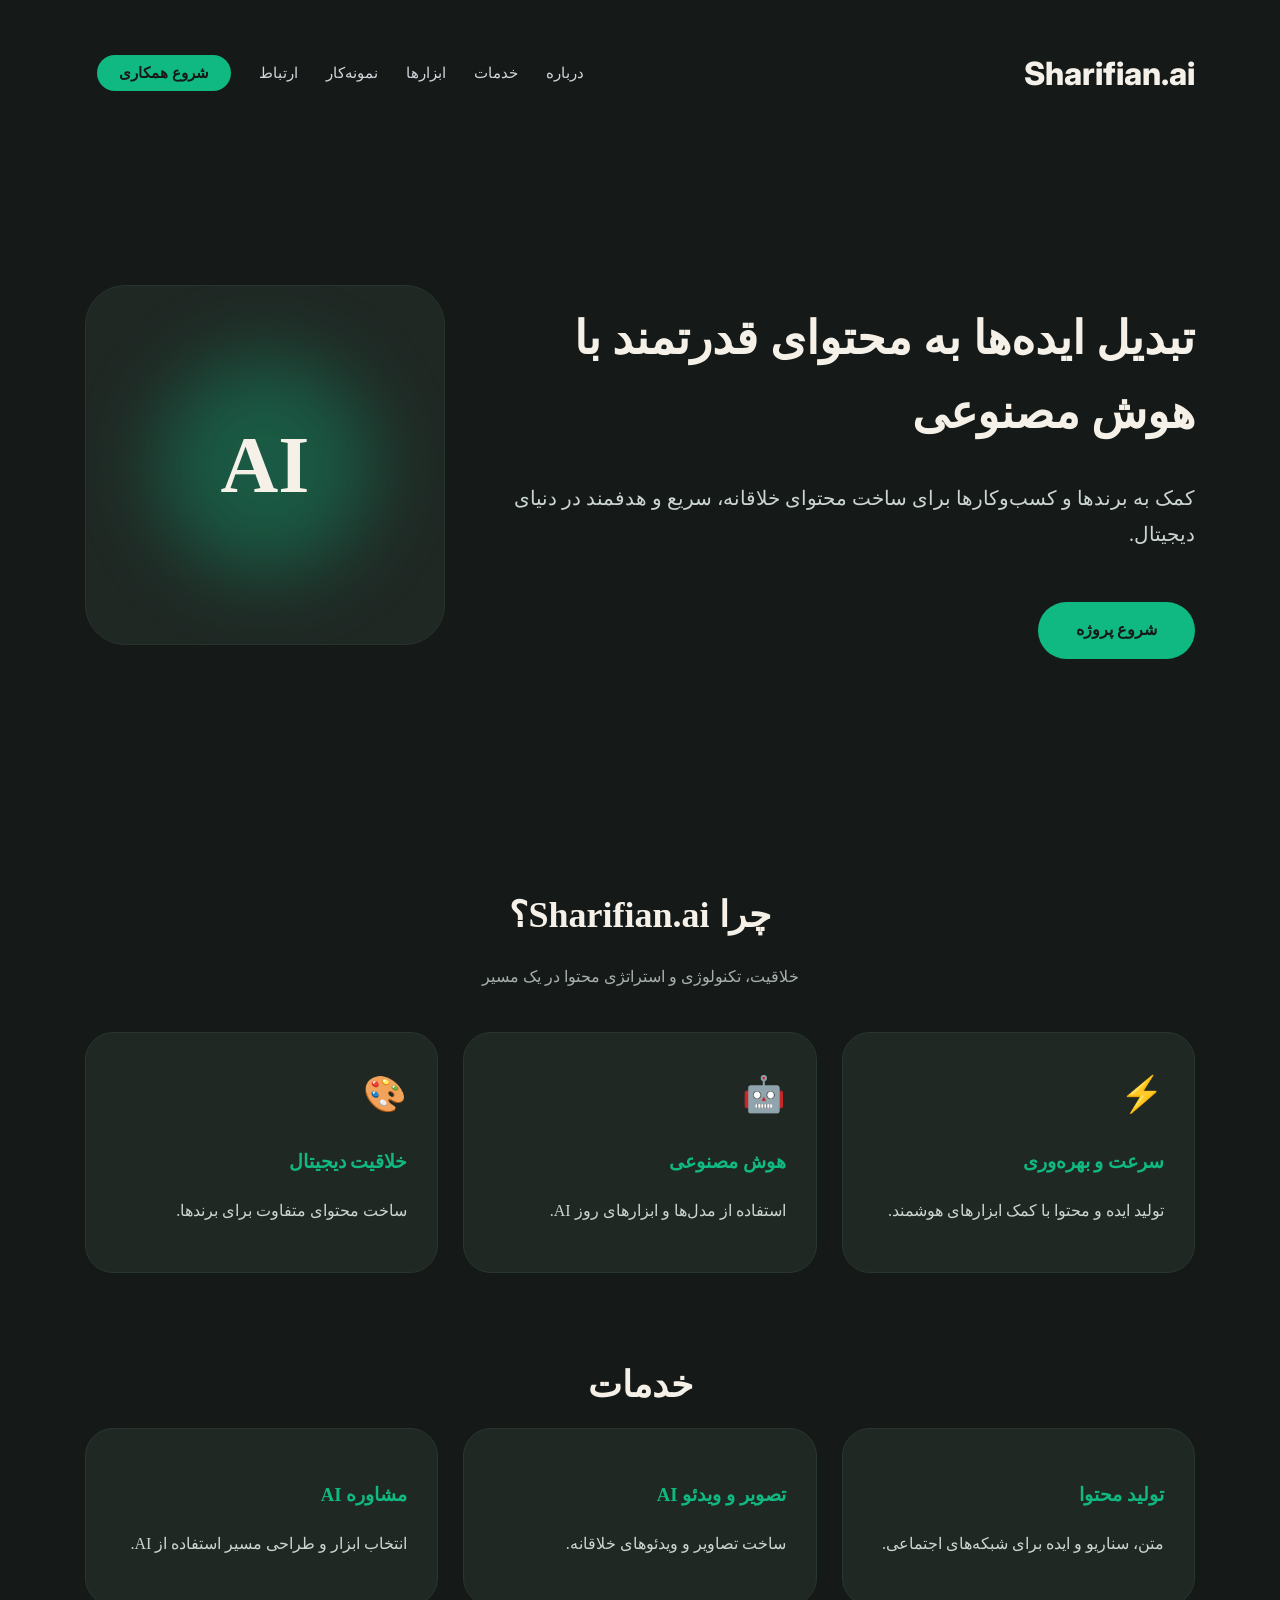
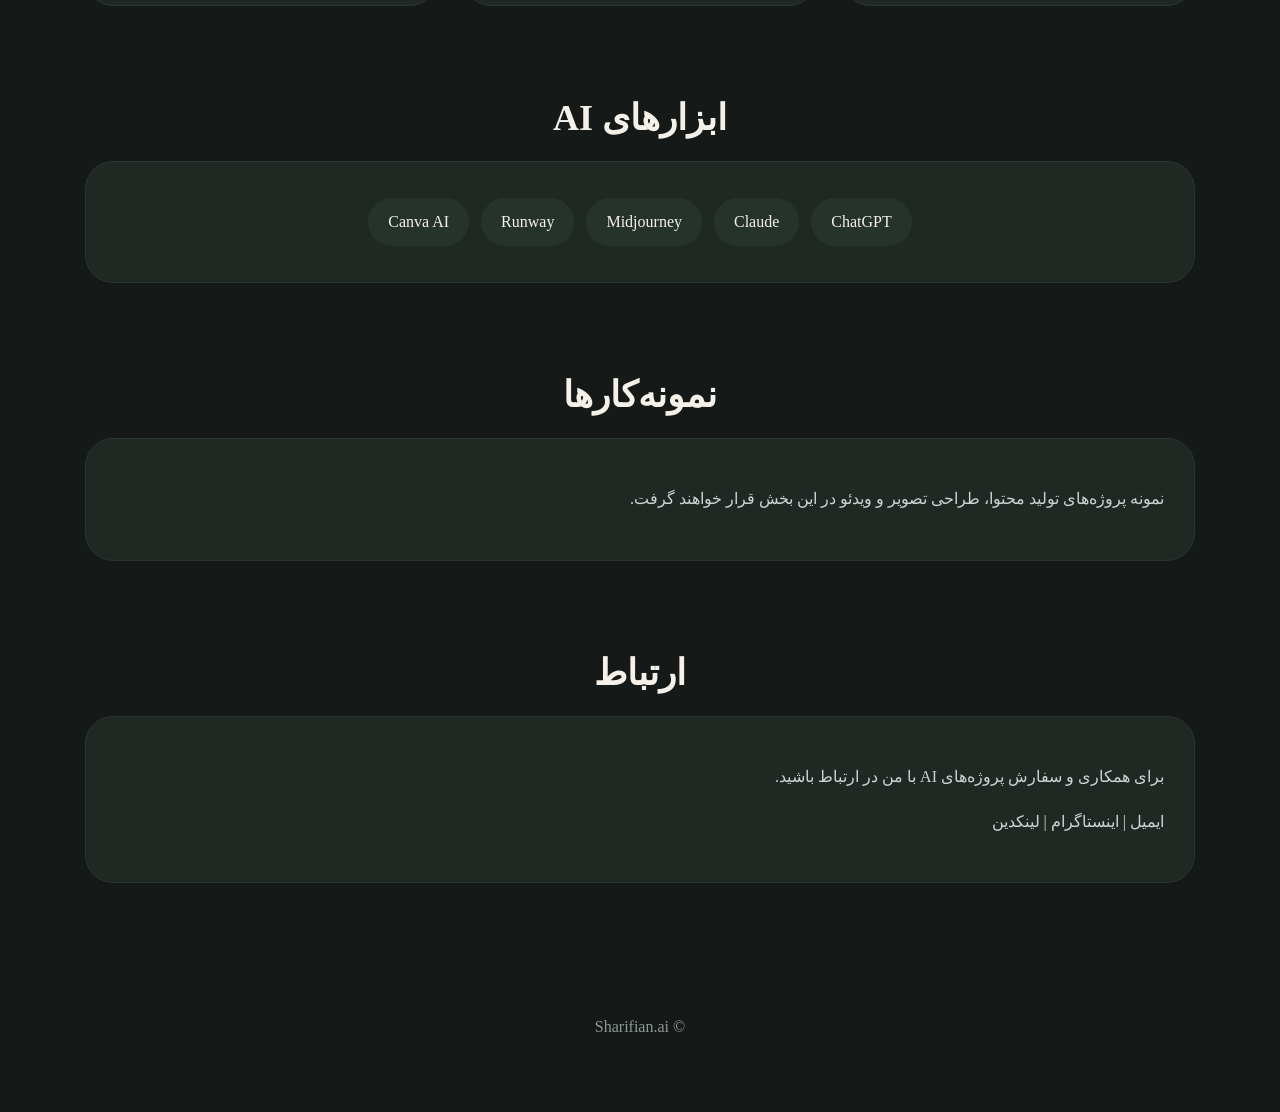
==== commit 4bce704f: "Update index.html" ====
--- a/index.html
+++ b/index.html
@@ -10,8 +10,8 @@
 
 <style>
 
-@import url('https://fonts.googleapis.com/css2?family=Inter:wght@400;500;600;700;800&family=Peyda:wght@400;500;600;700;800&display=swap');
-
+
+@import url('https://fonts.googleapis.com/css2?family=Inter:wght@400;500;600;700;800&family=Vazirmatn:wght@300;400;500;600;700;800&display=swap');
 
 *{
 box-sizing:border-box;
@@ -23,8 +23,8 @@
 
 margin:0;
 body{
-font-family:'Peyda',sans-serif;
-};
+font-family:'Vazirmatn',sans-serif;
+}
 background:#151A18;
 color:#F5F1E8;
 line-height:1.8;
@@ -123,10 +123,11 @@
 
 .hero h1{
 
-font-size:48px;
-line-height:1.5;
+font-size:46px;
+line-height:1.6;
 font-weight:700;
-margin:0;
+
+}
 
 }
 
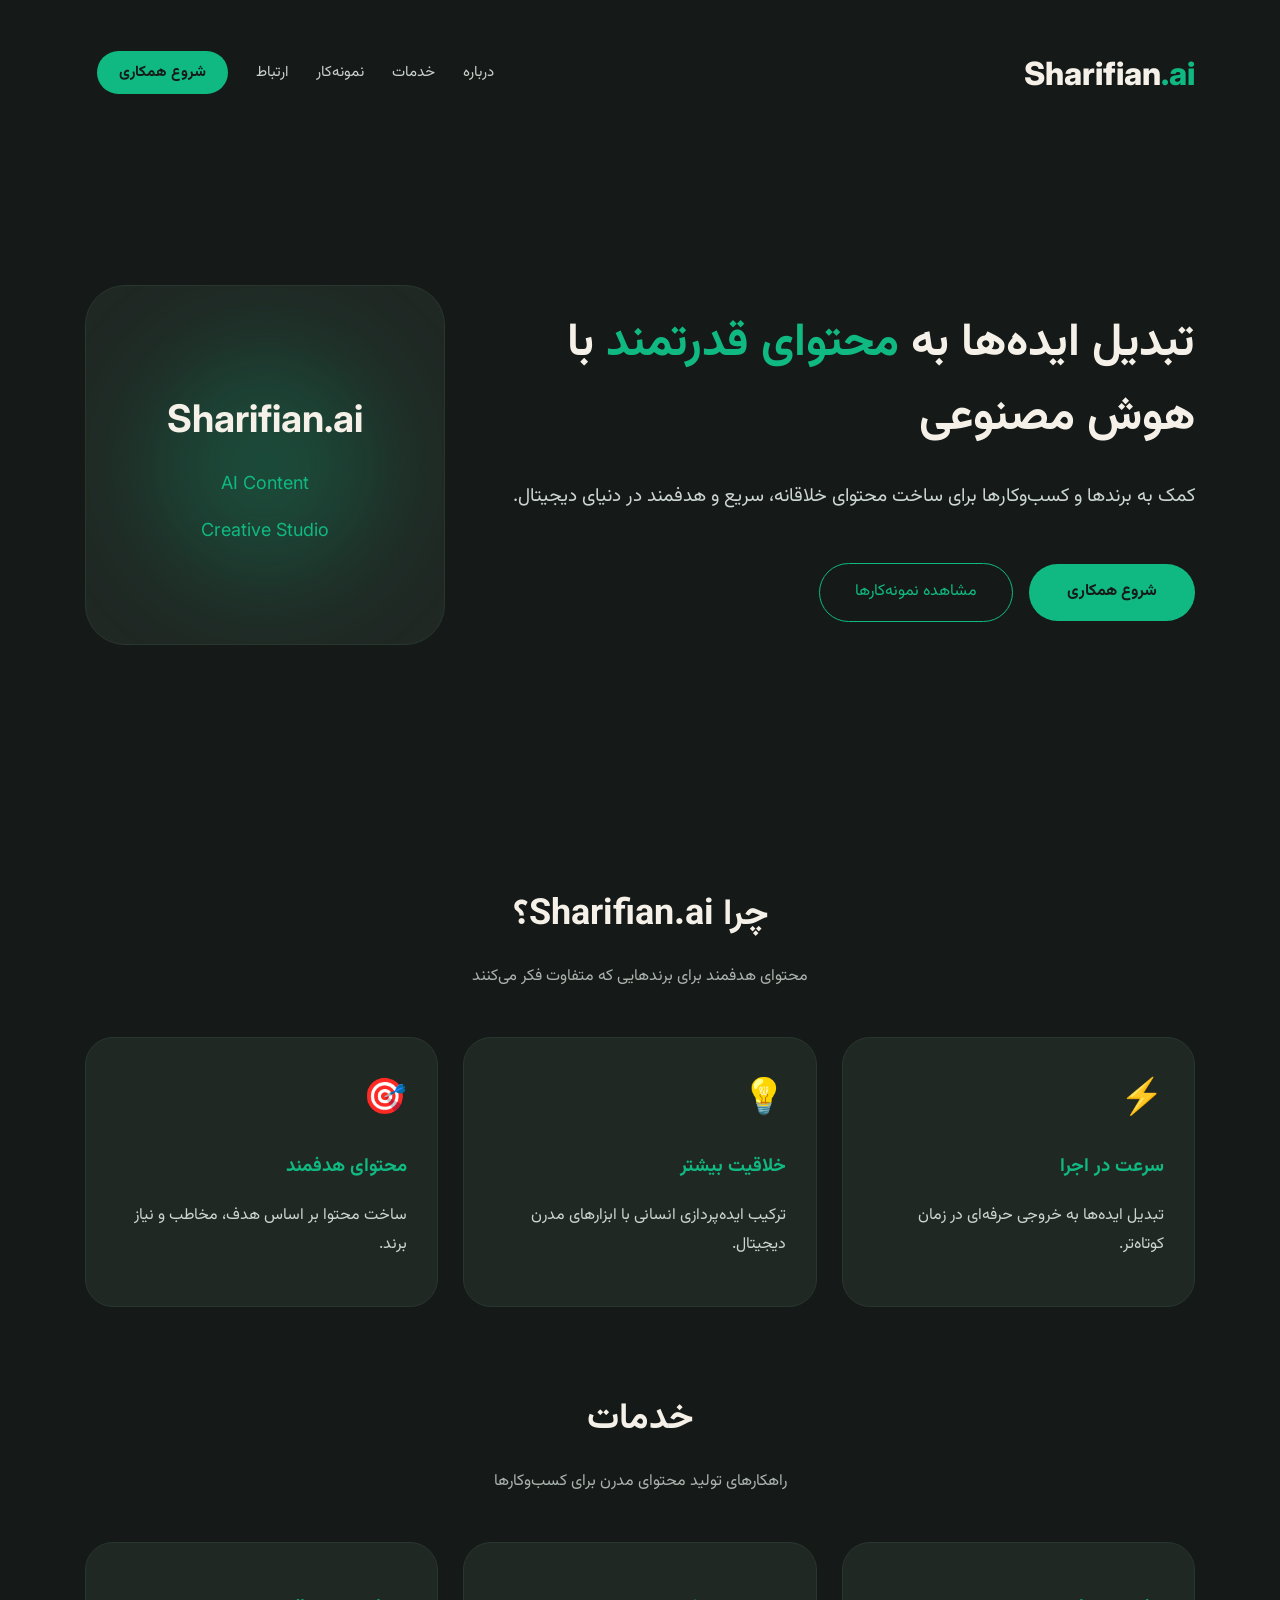
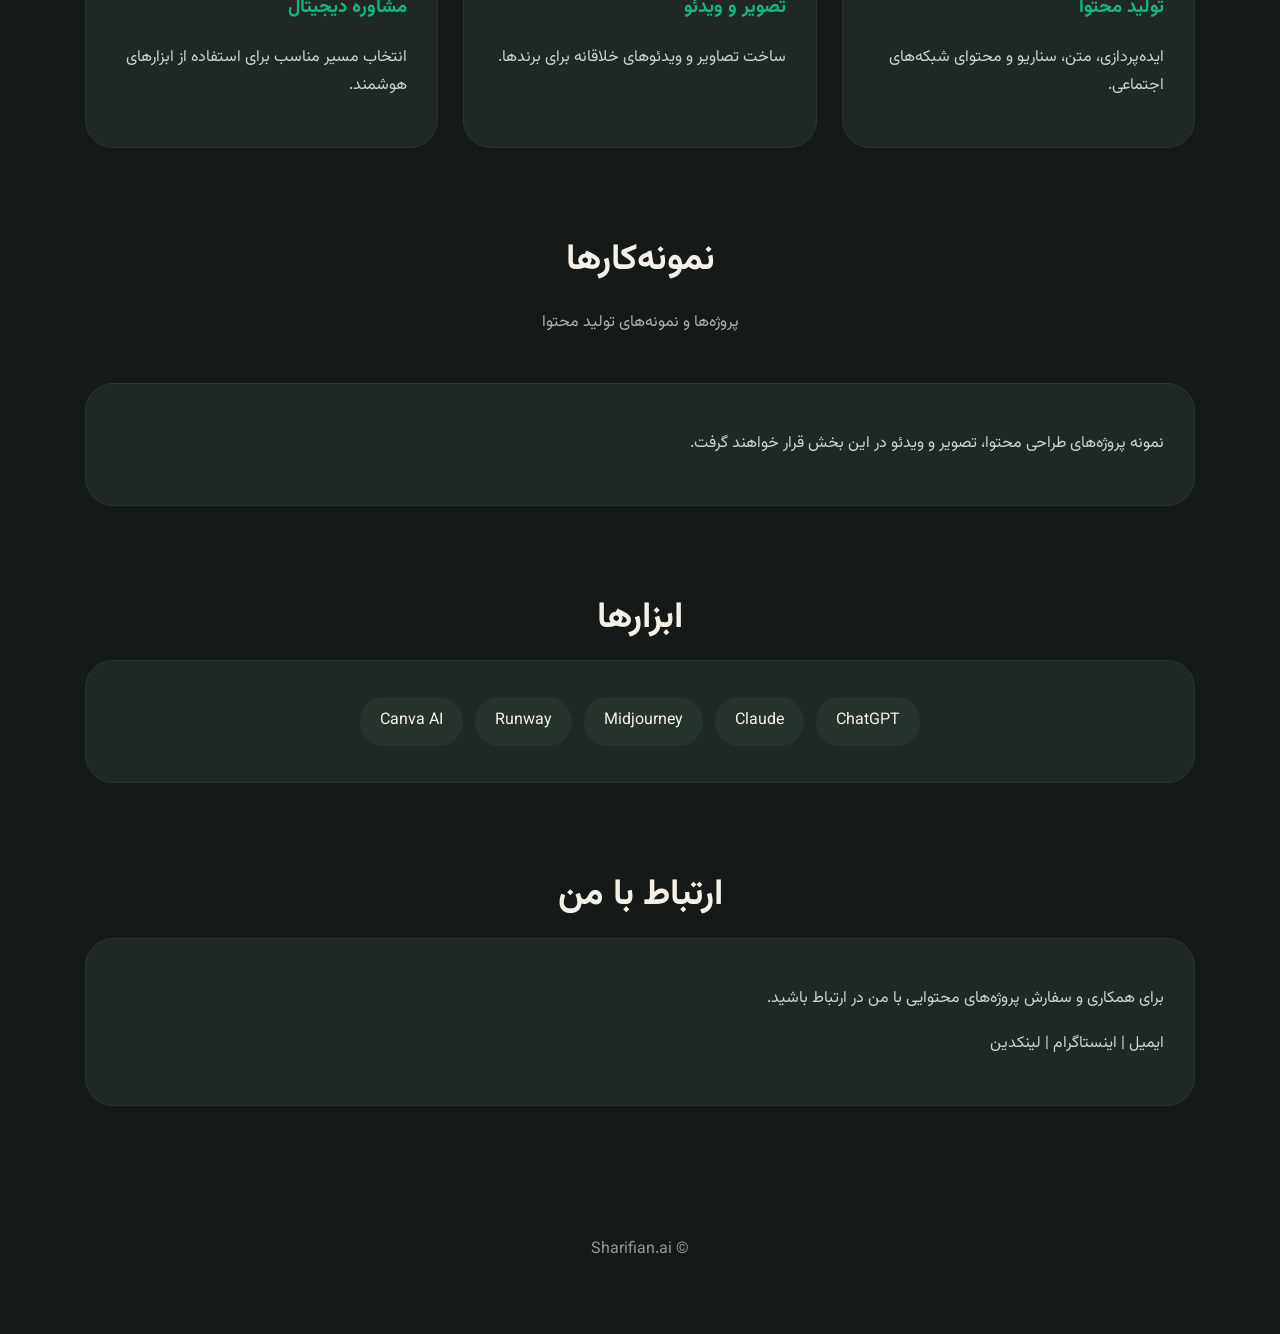
==== commit 12f04751: "Update index.html" ====
--- a/index.html
+++ b/index.html
@@ -8,23 +8,21 @@
 
 <title>Sharifian.ai | AI Content Studio</title>
 
+
 <style>
 
-
 @import url('https://fonts.googleapis.com/css2?family=Inter:wght@400;500;600;700;800&family=Vazirmatn:wght@300;400;500;600;700;800&display=swap');
+
 
 *{
 box-sizing:border-box;
-scroll-behavior:smooth;
 }
 
 
 body{
 
 margin:0;
-body{
 font-family:'Vazirmatn',sans-serif;
-}
 background:#151A18;
 color:#F5F1E8;
 line-height:1.8;
@@ -41,7 +39,7 @@
 }
 
 
-/* NAV */
+/* NAVIGATION */
 
 nav{
 
@@ -54,10 +52,10 @@
 
 
 .logo{
+
 font-family:'Inter',sans-serif;
 font-size:32px;
 font-weight:800;
-}
 color:#F5F1E8;
 
 }
@@ -70,11 +68,10 @@
 }
 
 
-
 .menu a{
 
-color:#D1D5DB;
 text-decoration:none;
+color:#C9D1CC;
 margin:0 12px;
 font-size:15px;
 
@@ -100,7 +97,6 @@
 
 
 
-
 /* HERO */
 
 
@@ -126,10 +122,7 @@
 font-size:46px;
 line-height:1.6;
 font-weight:700;
-
-}
-
-}
+margin:0;
 
 }
 
@@ -143,7 +136,7 @@
 
 .hero p{
 
-font-size:20px;
+font-size:19px;
 color:#CBD5D1;
 margin-top:25px;
 
@@ -171,10 +164,25 @@
 }
 
 
-
-
-
-/* AI BOX */
+.btn-outline{
+
+display:inline-block;
+margin-top:30px;
+margin-right:12px;
+padding:14px 35px;
+border:1px solid #10B981;
+color:#10B981;
+text-decoration:none;
+border-radius:40px;
+
+}
+
+
+
+
+
+
+/* AI CARD */
 
 
 .hero-card{
@@ -182,7 +190,7 @@
 width:360px;
 height:360px;
 background:#202824;
-border:1px solid #27332E;
+border:1px solid #293630;
 border-radius:40px;
 display:flex;
 align-items:center;
@@ -197,26 +205,48 @@
 
 content:"";
 position:absolute;
-width:220px;
-height:220px;
+width:230px;
+height:230px;
 background:#10B981;
 border-radius:50%;
-filter:blur(40px);
-opacity:.35;
-
-}
-
-
-.ai-core{
+filter:blur(55px);
+opacity:.25;
+
+}
+
+
+.ai-content{
 
 position:relative;
-font-size:80px;
-font-weight:800;
+text-align:center;
+font-family:'Inter',sans-serif;
+
+}
+
+
+.ai-content h2{
+
+margin:0;
+font-size:38px;
 color:#F5F1E8;
 
 }
 
 
+.ai-content span{
+
+display:block;
+color:#10B981;
+font-size:18px;
+margin-top:15px;
+
+}
+
+
+
+
+/* SECTIONS */
+
 
 section{
 
@@ -225,23 +255,27 @@
 }
 
 
-.title{
+.section-title{
 
 text-align:center;
 font-size:36px;
-color:#F5F1E8;
 margin-bottom:10px;
 
 }
 
 
-.subtitle{
+.section-desc{
 
 text-align:center;
-color:#A7B0AC;
-margin-bottom:40px;
-
-}
+color:#AAB3AE;
+margin-bottom:45px;
+
+}
+
+
+
+
+/* CARDS */
 
 
 .cards{
@@ -277,6 +311,7 @@
 }
 
 
+
 .icon{
 
 font-size:35px;
@@ -284,6 +319,8 @@
 }
 
 
+
+/* SKILLS */
 
 
 .skills{
@@ -298,12 +335,13 @@
 .skills span{
 
 background:#26332D;
-color:#F5F1E8;
 padding:10px 20px;
 border-radius:30px;
 margin:6px;
-
-}
+color:#F5F1E8;
+
+}
+
 
 
 
@@ -319,8 +357,8 @@
 
 
 
-
 @media(max-width:850px){
+
 
 .hero{
 
@@ -340,7 +378,7 @@
 
 .hero h1{
 
-font-size:38px;
+font-size:36px;
 
 }
 
@@ -358,7 +396,9 @@
 
 }
 
-}
+
+}
+
 
 
 </style>
@@ -370,7 +410,6 @@
 
 
 <div class="container">
-
 
 
 <nav>
@@ -383,16 +422,28 @@
 
 <div class="menu">
 
-<a href="#about">درباره</a>
-<a href="#services">خدمات</a>
-<a href="#tools">ابزارها</a>
-<a href="#portfolio">نمونه‌کار</a>
-<a href="#contact">ارتباط</a>
+<a href="#about">
+درباره
+</a>
+
+<a href="#services">
+خدمات
+</a>
+
+<a href="#portfolio">
+نمونه‌کار
+</a>
+
+<a href="#contact">
+ارتباط
+</a>
+
 
 <a class="nav-btn" href="#contact">
 شروع همکاری
 </a>
 
+
 </div>
 
 
@@ -417,6 +468,7 @@
 </span>
 
 با هوش مصنوعی
+
 </h1>
 
 
@@ -425,15 +477,20 @@
 کمک به برندها و کسب‌وکارها برای ساخت محتوای خلاقانه،
 سریع و هدفمند در دنیای دیجیتال.
 
-
-</p>
+</p>
+
 
 
 <a class="btn" href="#contact">
-شروع پروژه
+شروع همکاری
 </a>
 
 
+<a class="btn-outline" href="#portfolio">
+مشاهده نمونه‌کارها
+</a>
+
+
 </div>
 
 
@@ -441,31 +498,40 @@
 
 <div class="hero-card">
 
-<div class="ai-core">
-AI
-</div>
-
-</div>
-
-
-</div>
-
-
-
-
-
-
-
+
+<div class="ai-content">
+
+<h2>
+Sharifian.ai
+</h2>
+
+<span>
+AI Content
+</span>
+
+<span>
+Creative Studio
+</span>
+
+
+</div>
+
+
+</div>
+
+
+</div>
 
 <section id="about">
 
 
-<h2 class="title">
+<h2 class="section-title">
 چرا Sharifian.ai؟
 </h2>
 
-<p class="subtitle">
-خلاقیت، تکنولوژی و استراتژی محتوا در یک مسیر
+
+<p class="section-desc">
+محتوای هدفمند برای برندهایی که متفاوت فکر می‌کنند
 </p>
 
 
@@ -475,14 +541,16 @@
 
 <div class="card">
 
-<div class="icon">⚡</div>
+<div class="icon">
+⚡
+</div>
 
 <h3>
-سرعت و بهره‌وری
+سرعت در اجرا
 </h3>
 
 <p>
-تولید ایده و محتوا با کمک ابزارهای هوشمند.
+تبدیل ایده‌ها به خروجی حرفه‌ای در زمان کوتاه‌تر.
 </p>
 
 </div>
@@ -491,14 +559,16 @@
 
 <div class="card">
 
-<div class="icon">🤖</div>
+<div class="icon">
+💡
+</div>
 
 <h3>
-هوش مصنوعی
+خلاقیت بیشتر
 </h3>
 
 <p>
-استفاده از مدل‌ها و ابزارهای روز AI.
+ترکیب ایده‌پردازی انسانی با ابزارهای مدرن دیجیتال.
 </p>
 
 </div>
@@ -507,14 +577,16 @@
 
 <div class="card">
 
-<div class="icon">🎨</div>
+<div class="icon">
+🎯
+</div>
 
 <h3>
-خلاقیت دیجیتال
+محتوای هدفمند
 </h3>
 
 <p>
-ساخت محتوای متفاوت برای برندها.
+ساخت محتوا بر اساس هدف، مخاطب و نیاز برند.
 </p>
 
 </div>
@@ -530,13 +602,18 @@
 
 
 
-
 <section id="services">
 
 
-<h2 class="title">
+<h2 class="section-title">
 خدمات
 </h2>
+
+
+<p class="section-desc">
+راهکارهای تولید محتوای مدرن برای کسب‌وکارها
+</p>
+
 
 
 <div class="cards">
@@ -549,7 +626,7 @@
 </h3>
 
 <p>
-متن، سناریو و ایده برای شبکه‌های اجتماعی.
+ایده‌پردازی، متن، سناریو و محتوای شبکه‌های اجتماعی.
 </p>
 
 </div>
@@ -559,11 +636,11 @@
 <div class="card">
 
 <h3>
-تصویر و ویدئو AI
+تصویر و ویدئو
 </h3>
 
 <p>
-ساخت تصاویر و ویدئوهای خلاقانه.
+ساخت تصاویر و ویدئوهای خلاقانه برای برندها.
 </p>
 
 </div>
@@ -573,11 +650,11 @@
 <div class="card">
 
 <h3>
-مشاوره AI
+مشاوره دیجیتال
 </h3>
 
 <p>
-انتخاب ابزار و طراحی مسیر استفاده از AI.
+انتخاب مسیر مناسب برای استفاده از ابزارهای هوشمند.
 </p>
 
 </div>
@@ -593,52 +670,27 @@
 
 
 
-
-<section id="tools">
-
-
-<h2 class="title">
-ابزارهای AI
-</h2>
-
-
-<div class="card skills">
-
-
-<span>ChatGPT</span>
-<span>Claude</span>
-<span>Midjourney</span>
-<span>Runway</span>
-<span>Canva AI</span>
-
-
-</div>
-
-
-</section>
-
-
-
-
-
-
-
 <section id="portfolio">
 
 
-<h2 class="title">
+<h2 class="section-title">
 نمونه‌کارها
 </h2>
 
 
+<p class="section-desc">
+پروژه‌ها و نمونه‌های تولید محتوا
+</p>
+
+
+
 <div class="card">
 
-<p>
-
-نمونه پروژه‌های تولید محتوا، طراحی تصویر و ویدئو
-در این بخش قرار خواهند گرفت.
-
-</p>
+
+<p>
+نمونه پروژه‌های طراحی محتوا، تصویر و ویدئو در این بخش قرار خواهند گرفت.
+</p>
+
 
 </div>
 
@@ -651,26 +703,73 @@
 
 
 
+<section>
+
+
+<h2 class="section-title">
+ابزارها
+</h2>
+
+
+
+<div class="card skills">
+
+
+<span>
+ChatGPT
+</span>
+
+
+<span>
+Claude
+</span>
+
+
+<span>
+Midjourney
+</span>
+
+
+<span>
+Runway
+</span>
+
+
+<span>
+Canva AI
+</span>
+
+
+</div>
+
+
+</section>
+
+
+
+
+
+
+
 <section id="contact">
 
 
-<h2 class="title">
-ارتباط
+<h2 class="section-title">
+ارتباط با من
 </h2>
 
 
+
 <div class="card">
 
-<p>
-
-برای همکاری و سفارش پروژه‌های AI با من در ارتباط باشید.
-
-</p>
-
-<p>
-
+
+<p>
+برای همکاری و سفارش پروژه‌های محتوایی با من در ارتباط باشید.
+</p>
+
+
+<p>
 ایمیل | اینستاگرام | لینکدین
-
 </p>
 
 
@@ -683,6 +782,8 @@
 
 
 
+
+
 <footer>
 
 © Sharifian.ai
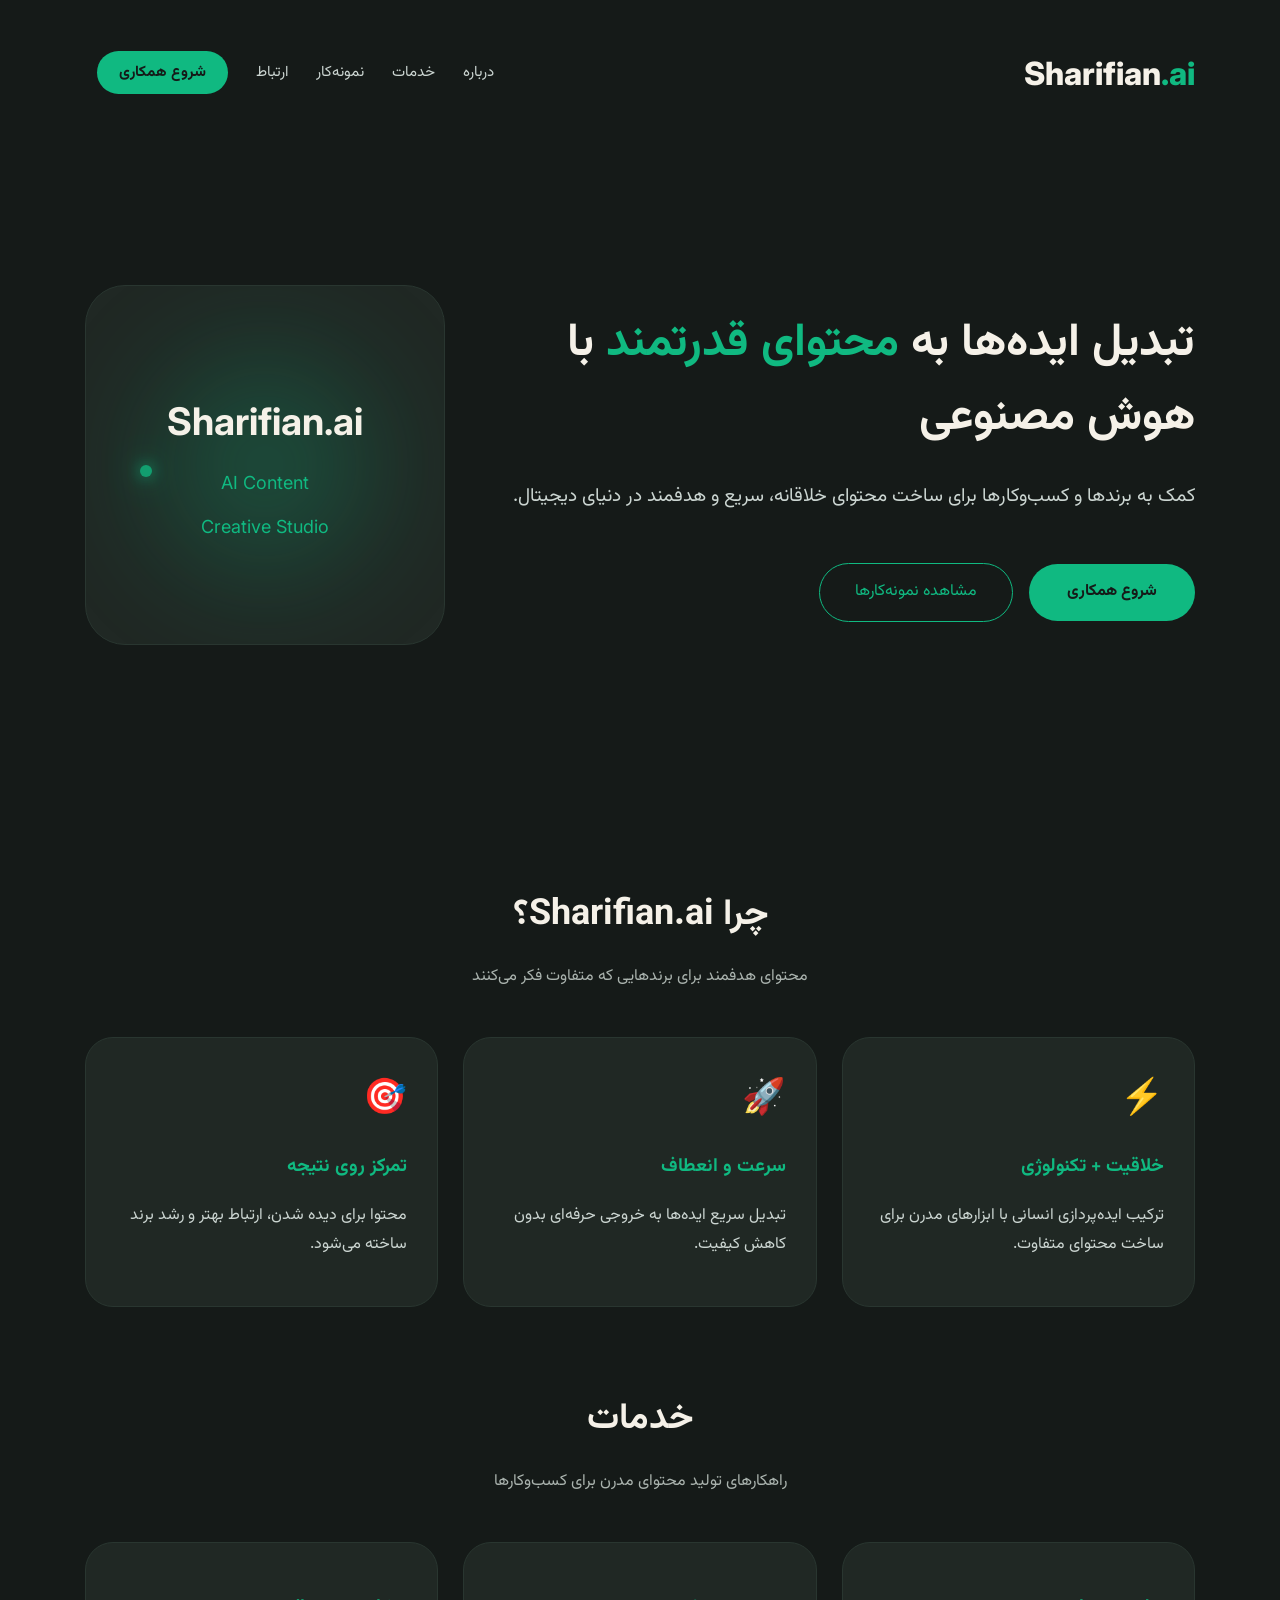
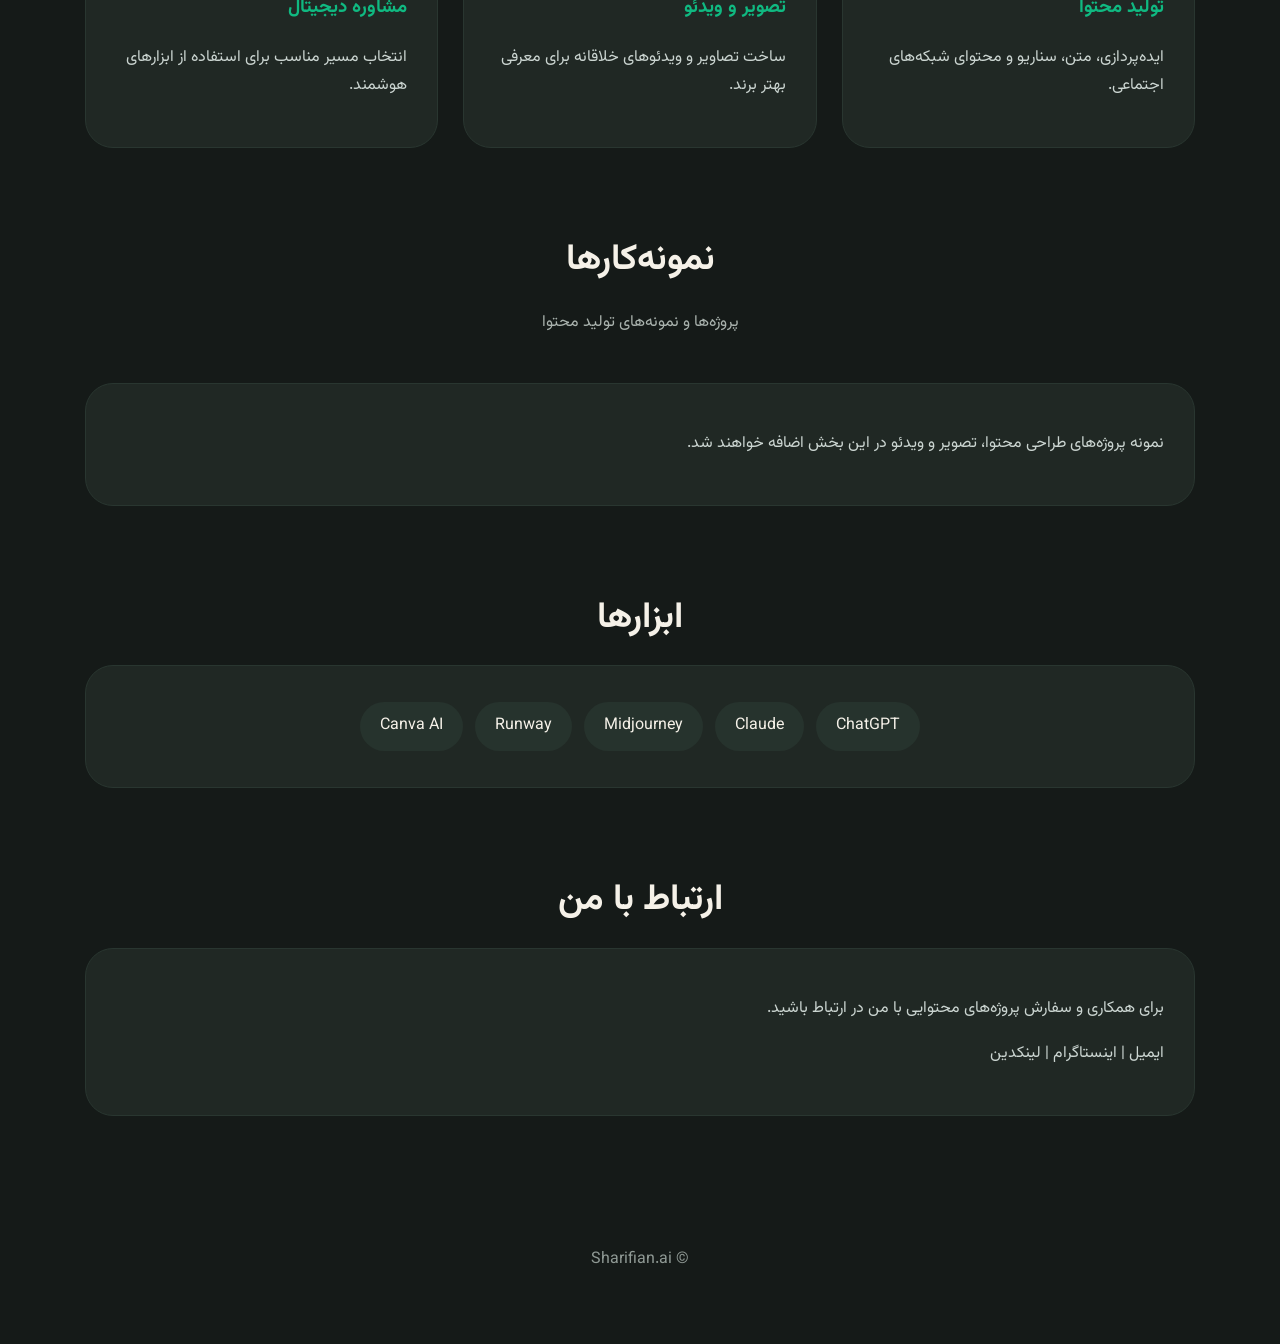
==== commit aec45502: "Update index.html" ====
--- a/index.html
+++ b/index.html
@@ -7,7 +7,6 @@
 <meta name="viewport" content="width=device-width, initial-scale=1.0">
 
 <title>Sharifian.ai | AI Content Studio</title>
-
 
 <style>
 
@@ -39,7 +38,7 @@
 }
 
 
-/* NAVIGATION */
+/* NAV */
 
 nav{
 
@@ -71,7 +70,7 @@
 .menu a{
 
 text-decoration:none;
-color:#C9D1CC;
+color:#CBD5D1;
 margin:0 12px;
 font-size:15px;
 
@@ -99,7 +98,6 @@
 
 /* HERO */
 
-
 .hero{
 
 min-height:75vh;
@@ -113,6 +111,7 @@
 .hero-text{
 
 flex:1;
+animation:fadeUp 1.2s ease forwards;
 
 }
 
@@ -178,12 +177,7 @@
 }
 
 
-
-
-
-
 /* AI CARD */
-
 
 .hero-card{
 
@@ -205,11 +199,11 @@
 
 content:"";
 position:absolute;
-width:230px;
-height:230px;
+width:220px;
+height:220px;
 background:#10B981;
 border-radius:50%;
-filter:blur(55px);
+filter:blur(60px);
 opacity:.25;
 
 }
@@ -226,8 +220,8 @@
 
 .ai-content h2{
 
+font-size:38px;
 margin:0;
-font-size:38px;
 color:#F5F1E8;
 
 }
@@ -238,7 +232,94 @@
 display:block;
 color:#10B981;
 font-size:18px;
-margin-top:15px;
+margin-top:12px;
+
+}
+/* AI MOTION */
+
+.hero-card::after{
+
+content:"";
+position:absolute;
+width:12px;
+height:12px;
+background:#10B981;
+border-radius:50%;
+
+left:15%;
+top:50%;
+
+box-shadow:
+0 0 15px #10B981,
+0 0 35px #10B981;
+
+animation:aiMove 5s infinite ease-in-out;
+
+opacity:.8;
+
+}
+
+
+@keyframes aiMove{
+
+0%{
+
+transform:translate(0,0) scale(1);
+opacity:0;
+
+}
+
+
+20%{
+
+opacity:1;
+
+}
+
+
+50%{
+
+transform:translate(230px,-20px) scale(1.4);
+opacity:.8;
+
+}
+
+
+80%{
+
+transform:translate(420px,10px) scale(.8);
+opacity:.2;
+
+}
+
+
+100%{
+
+transform:translate(500px,0);
+opacity:0;
+
+}
+
+}
+
+
+
+@keyframes fadeUp{
+
+from{
+
+opacity:0;
+transform:translateY(25px);
+
+}
+
+
+to{
+
+opacity:1;
+transform:translateY(0);
+
+}
 
 }
 
@@ -259,7 +340,7 @@
 
 text-align:center;
 font-size:36px;
-margin-bottom:10px;
+margin-bottom:15px;
 
 }
 
@@ -272,10 +353,6 @@
 
 }
 
-
-
-
-/* CARDS */
 
 
 .cards{
@@ -309,7 +386,6 @@
 color:#CBD5D1;
 
 }
-
 
 
 .icon{
@@ -344,8 +420,6 @@
 
 
 
-
-
 footer{
 
 text-align:center;
@@ -400,7 +474,6 @@
 }
 
 
-
 </style>
 
 </head>
@@ -426,14 +499,17 @@
 درباره
 </a>
 
+
 <a href="#services">
 خدمات
 </a>
 
+
 <a href="#portfolio">
 نمونه‌کار
 </a>
 
+
 <a href="#contact">
 ارتباط
 </a>
@@ -450,9 +526,6 @@
 </nav>
 
 
-
-
-
 <div class="hero">
 
 
@@ -480,7 +553,6 @@
 </p>
 
 
-
 <a class="btn" href="#contact">
 شروع همکاری
 </a>
@@ -495,7 +567,6 @@
 
 
 
-
 <div class="hero-card">
 
 
@@ -505,10 +576,12 @@
 Sharifian.ai
 </h2>
 
+
 <span>
 AI Content
 </span>
 
+
 <span>
 Creative Studio
 </span>
@@ -521,7 +594,6 @@
 
 
 </div>
-
 <section id="about">
 
 
@@ -546,11 +618,11 @@
 </div>
 
 <h3>
-سرعت در اجرا
+خلاقیت + تکنولوژی
 </h3>
 
 <p>
-تبدیل ایده‌ها به خروجی حرفه‌ای در زمان کوتاه‌تر.
+ترکیب ایده‌پردازی انسانی با ابزارهای مدرن برای ساخت محتوای متفاوت.
 </p>
 
 </div>
@@ -560,15 +632,15 @@
 <div class="card">
 
 <div class="icon">
-💡
+🚀
 </div>
 
 <h3>
-خلاقیت بیشتر
+سرعت و انعطاف
 </h3>
 
 <p>
-ترکیب ایده‌پردازی انسانی با ابزارهای مدرن دیجیتال.
+تبدیل سریع ایده‌ها به خروجی حرفه‌ای بدون کاهش کیفیت.
 </p>
 
 </div>
@@ -582,11 +654,11 @@
 </div>
 
 <h3>
-محتوای هدفمند
+تمرکز روی نتیجه
 </h3>
 
 <p>
-ساخت محتوا بر اساس هدف، مخاطب و نیاز برند.
+محتوا برای دیده شدن، ارتباط بهتر و رشد برند ساخته می‌شود.
 </p>
 
 </div>
@@ -596,7 +668,6 @@
 
 
 </section>
-
 
 
 
@@ -640,7 +711,7 @@
 </h3>
 
 <p>
-ساخت تصاویر و ویدئوهای خلاقانه برای برندها.
+ساخت تصاویر و ویدئوهای خلاقانه برای معرفی بهتر برند.
 </p>
 
 </div>
@@ -669,7 +740,6 @@
 
 
 
-
 <section id="portfolio">
 
 
@@ -683,12 +753,11 @@
 </p>
 
 
-
 <div class="card">
 
 
 <p>
-نمونه پروژه‌های طراحی محتوا، تصویر و ویدئو در این بخش قرار خواهند گرفت.
+نمونه پروژه‌های طراحی محتوا، تصویر و ویدئو در این بخش اضافه خواهند شد.
 </p>
 
 
@@ -696,8 +765,6 @@
 
 
 </section>
-
-
 
 
 
@@ -711,7 +778,6 @@
 </h2>
 
 
-
 <div class="card skills">
 
 
@@ -749,8 +815,6 @@
 
 
 
-
-
 <section id="contact">
 
 
@@ -759,7 +823,6 @@
 </h2>
 
 
-
 <div class="card">
 
 
@@ -782,8 +845,6 @@
 
 
 
-
-
 <footer>
 
 © Sharifian.ai
@@ -791,11 +852,10 @@
 </footer>
 
 
-
-
 </div>
 
 
 </body>
 
 </html>
+
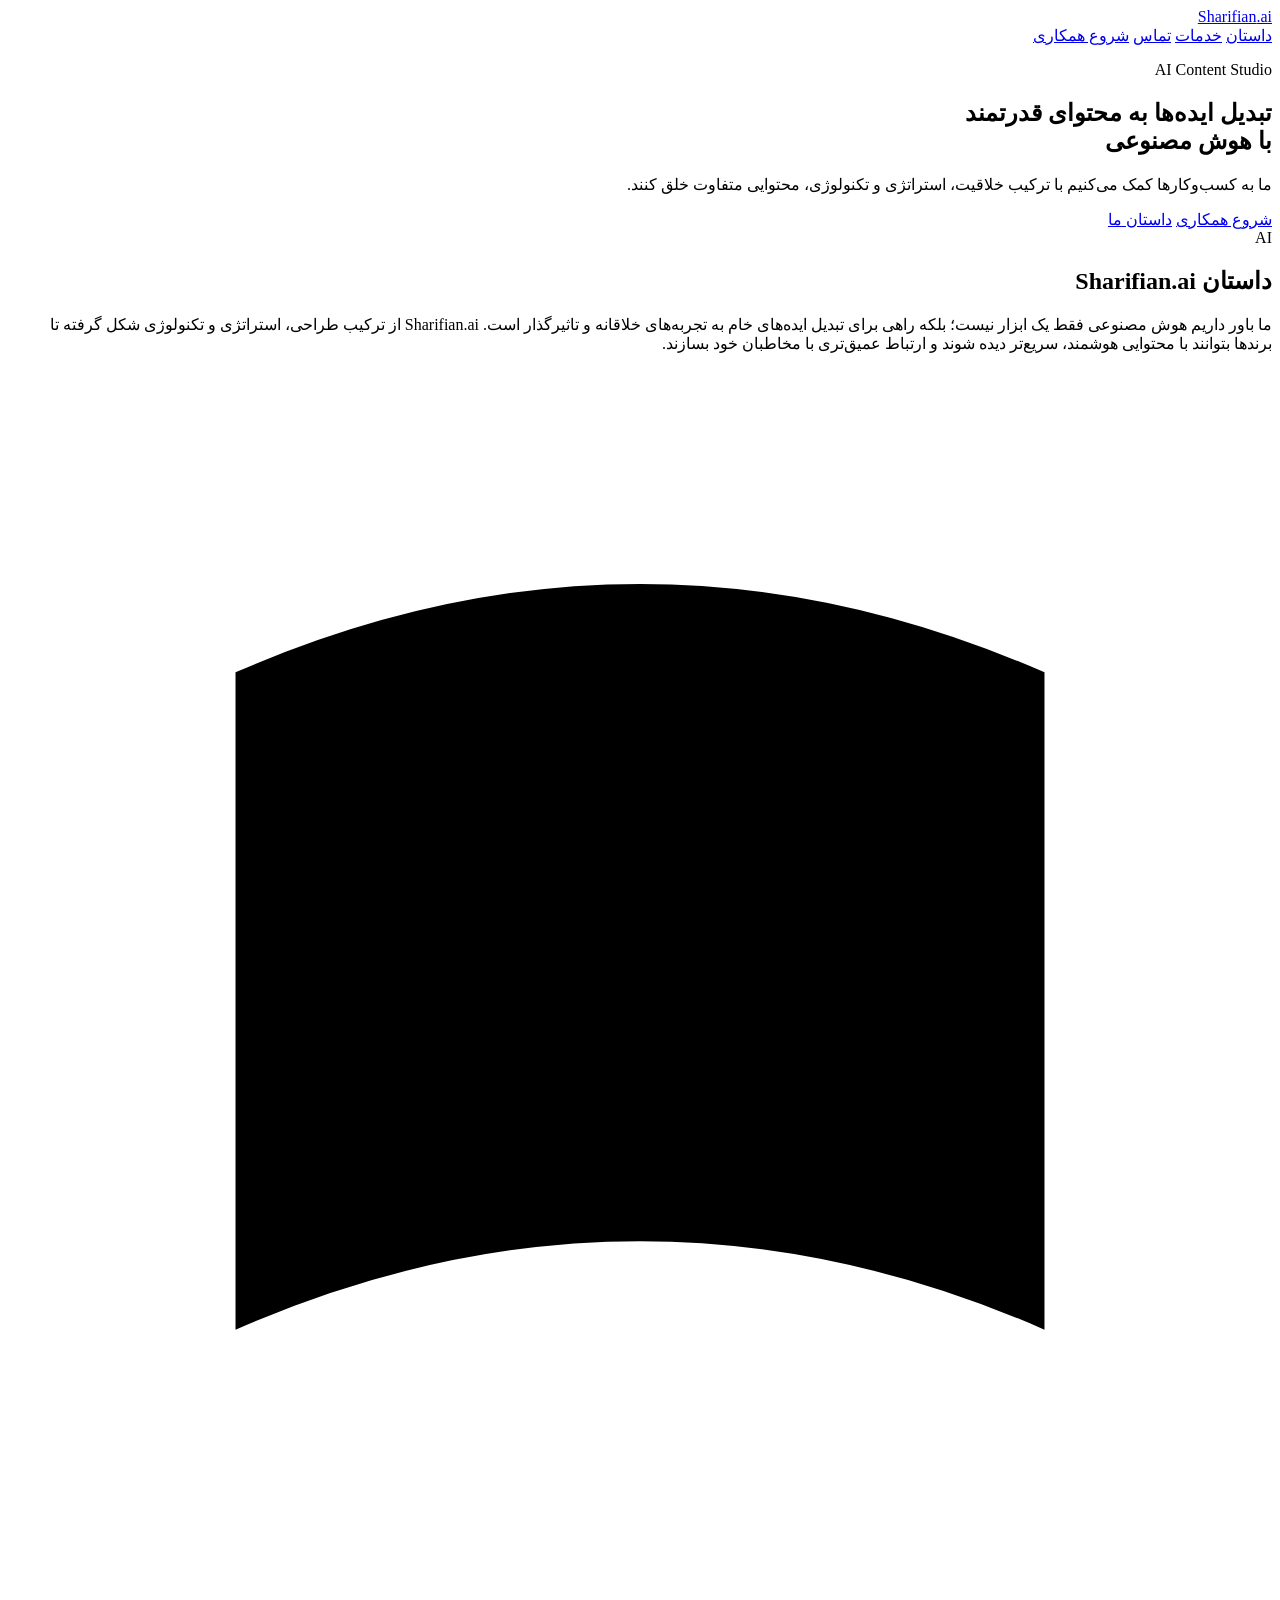
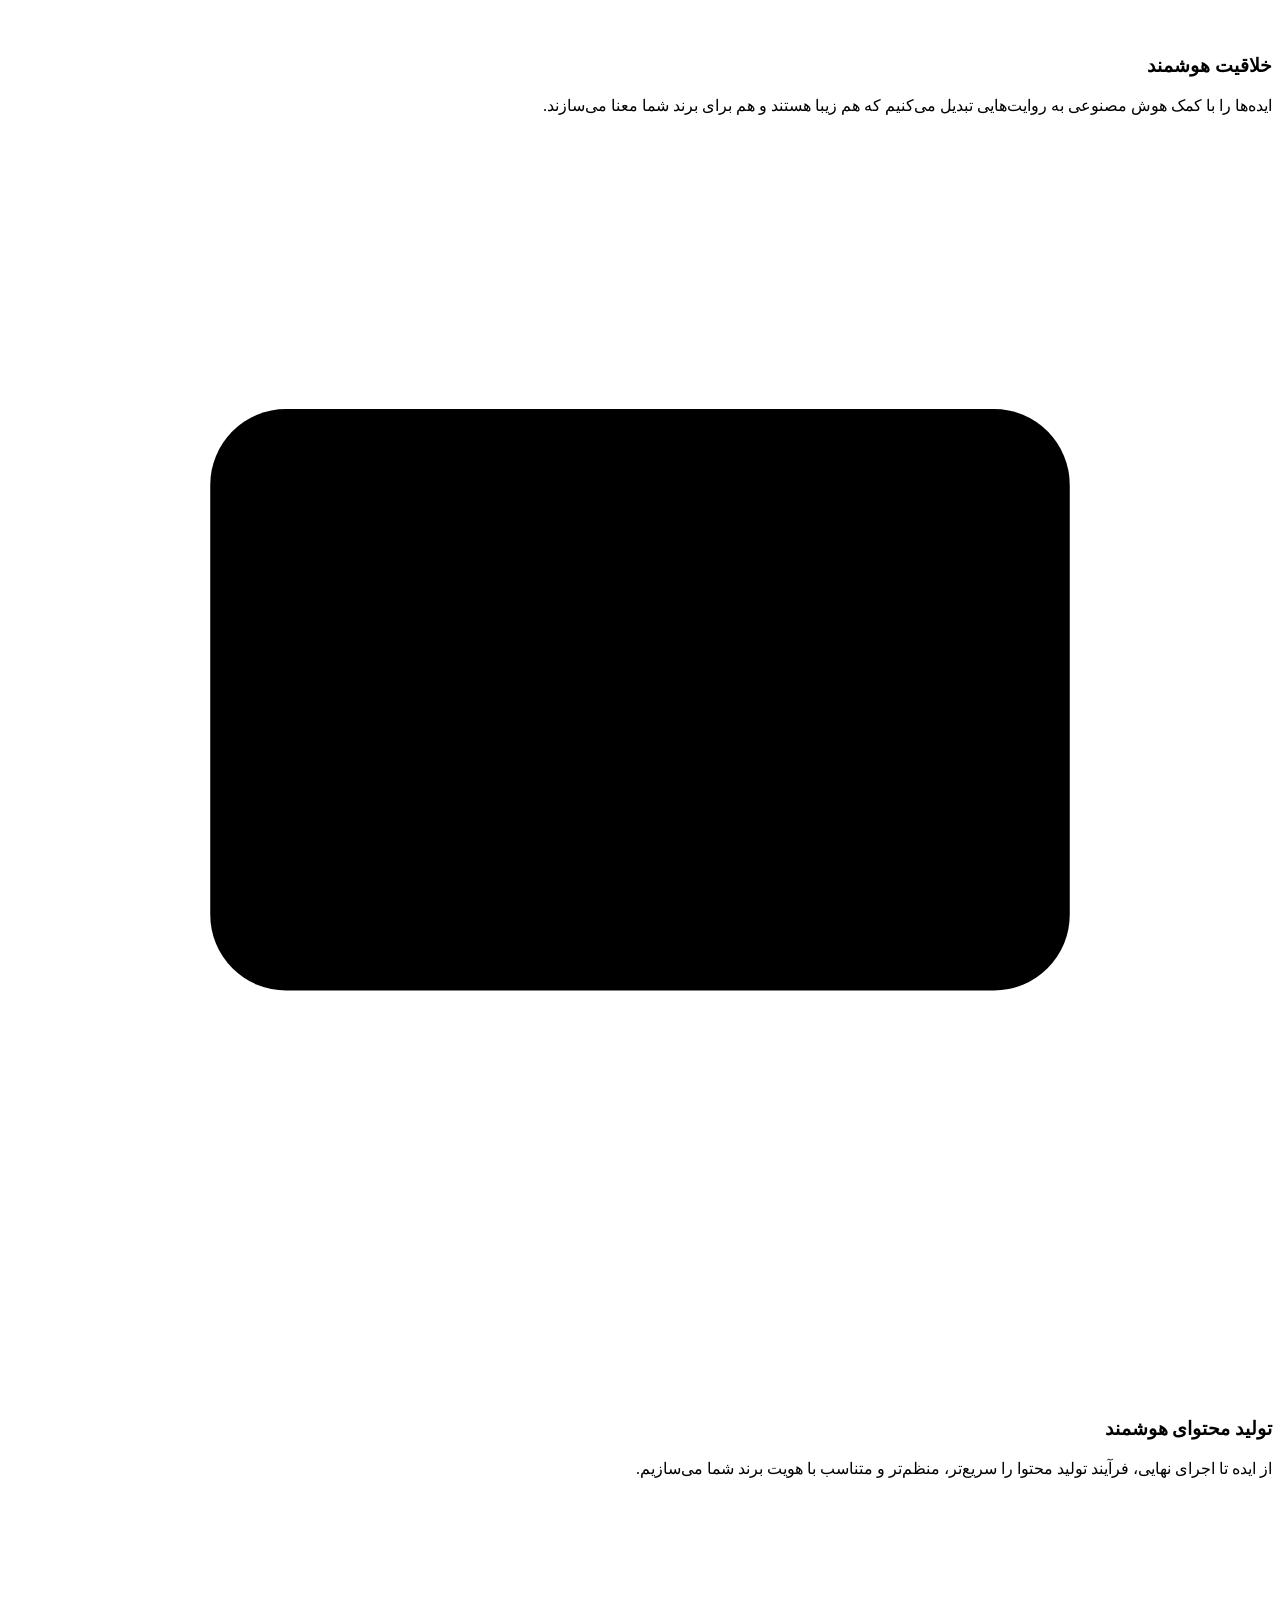
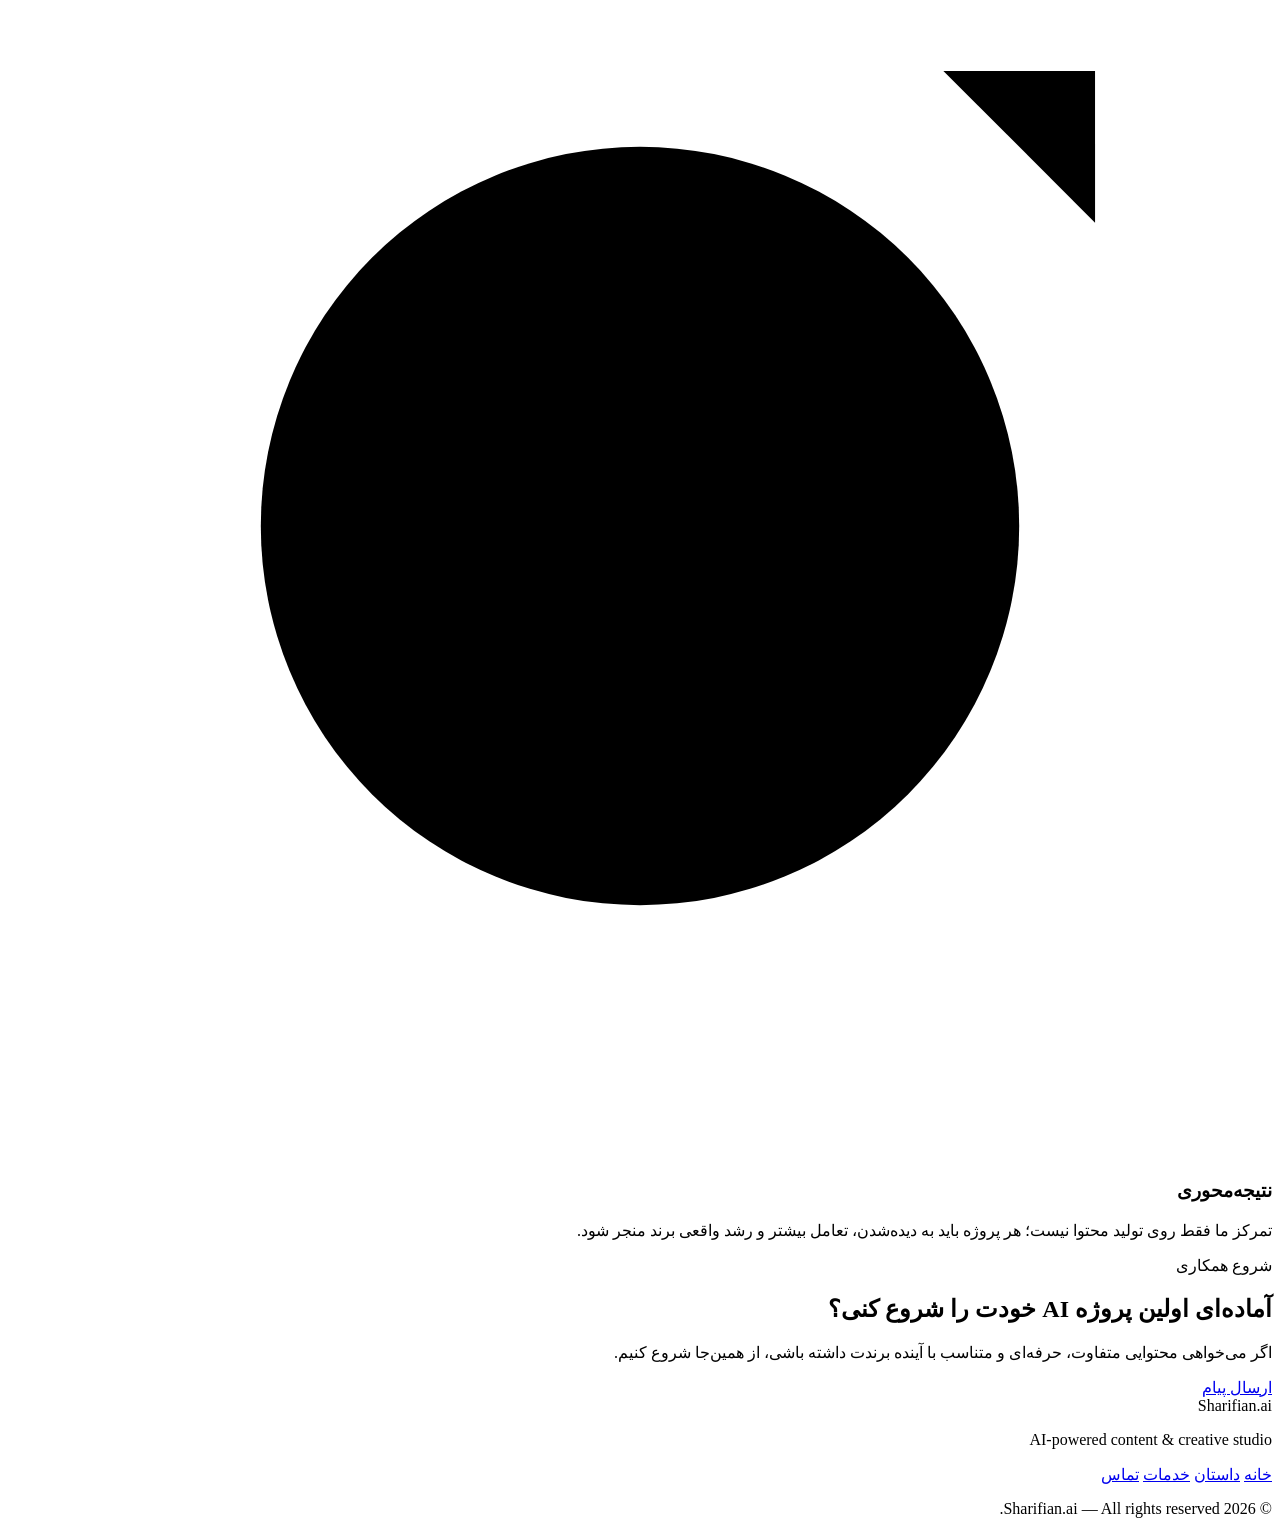
==== commit 1ed54be9: "Update index.html" ====
--- a/index.html
+++ b/index.html
@@ -1,861 +1,188 @@
 <!DOCTYPE html>
 <html lang="fa" dir="rtl">
-
 <head>
-
-<meta charset="UTF-8">
-<meta name="viewport" content="width=device-width, initial-scale=1.0">
-
-<title>Sharifian.ai | AI Content Studio</title>
-
-<style>
-
-@import url('https://fonts.googleapis.com/css2?family=Inter:wght@400;500;600;700;800&family=Vazirmatn:wght@300;400;500;600;700;800&display=swap');
-
-
-*{
-box-sizing:border-box;
-}
-
-
-body{
-
-margin:0;
-font-family:'Vazirmatn',sans-serif;
-background:#151A18;
-color:#F5F1E8;
-line-height:1.8;
-
-}
-
-
-.container{
-
-max-width:1150px;
-margin:auto;
-padding:20px;
-
-}
-
-
-/* NAV */
-
-nav{
-
-display:flex;
-justify-content:space-between;
-align-items:center;
-padding:25px 0;
-
-}
-
-
-.logo{
-
-font-family:'Inter',sans-serif;
-font-size:32px;
-font-weight:800;
-color:#F5F1E8;
-
-}
-
-
-.logo span{
-
-color:#10B981;
-
-}
-
-
-.menu a{
-
-text-decoration:none;
-color:#CBD5D1;
-margin:0 12px;
-font-size:15px;
-
-}
-
-
-.menu a:hover{
-
-color:#10B981;
-
-}
-
-
-.nav-btn{
-
-background:#10B981;
-color:#151A18 !important;
-padding:10px 22px;
-border-radius:30px;
-font-weight:700;
-
-}
-
-
-
-/* HERO */
-
-.hero{
-
-min-height:75vh;
-display:flex;
-align-items:center;
-gap:60px;
-
-}
-
-
-.hero-text{
-
-flex:1;
-animation:fadeUp 1.2s ease forwards;
-
-}
-
-
-.hero h1{
-
-font-size:46px;
-line-height:1.6;
-font-weight:700;
-margin:0;
-
-}
-
-
-.highlight{
-
-color:#10B981;
-
-}
-
-
-.hero p{
-
-font-size:19px;
-color:#CBD5D1;
-margin-top:25px;
-
-}
-
-
-.btn{
-
-display:inline-block;
-margin-top:30px;
-padding:14px 38px;
-background:#10B981;
-color:#151A18;
-text-decoration:none;
-border-radius:40px;
-font-weight:700;
-
-}
-
-
-.btn:hover{
-
-background:#34D399;
-
-}
-
-
-.btn-outline{
-
-display:inline-block;
-margin-top:30px;
-margin-right:12px;
-padding:14px 35px;
-border:1px solid #10B981;
-color:#10B981;
-text-decoration:none;
-border-radius:40px;
-
-}
-
-
-/* AI CARD */
-
-.hero-card{
-
-width:360px;
-height:360px;
-background:#202824;
-border:1px solid #293630;
-border-radius:40px;
-display:flex;
-align-items:center;
-justify-content:center;
-position:relative;
-overflow:hidden;
-
-}
-
-
-.hero-card:before{
-
-content:"";
-position:absolute;
-width:220px;
-height:220px;
-background:#10B981;
-border-radius:50%;
-filter:blur(60px);
-opacity:.25;
-
-}
-
-
-.ai-content{
-
-position:relative;
-text-align:center;
-font-family:'Inter',sans-serif;
-
-}
-
-
-.ai-content h2{
-
-font-size:38px;
-margin:0;
-color:#F5F1E8;
-
-}
-
-
-.ai-content span{
-
-display:block;
-color:#10B981;
-font-size:18px;
-margin-top:12px;
-
-}
-/* AI MOTION */
-
-.hero-card::after{
-
-content:"";
-position:absolute;
-width:12px;
-height:12px;
-background:#10B981;
-border-radius:50%;
-
-left:15%;
-top:50%;
-
-box-shadow:
-0 0 15px #10B981,
-0 0 35px #10B981;
-
-animation:aiMove 5s infinite ease-in-out;
-
-opacity:.8;
-
-}
-
-
-@keyframes aiMove{
-
-0%{
-
-transform:translate(0,0) scale(1);
-opacity:0;
-
-}
-
-
-20%{
-
-opacity:1;
-
-}
-
-
-50%{
-
-transform:translate(230px,-20px) scale(1.4);
-opacity:.8;
-
-}
-
-
-80%{
-
-transform:translate(420px,10px) scale(.8);
-opacity:.2;
-
-}
-
-
-100%{
-
-transform:translate(500px,0);
-opacity:0;
-
-}
-
-}
-
-
-
-@keyframes fadeUp{
-
-from{
-
-opacity:0;
-transform:translateY(25px);
-
-}
-
-
-to{
-
-opacity:1;
-transform:translateY(0);
-
-}
-
-}
-
-
-
-
-/* SECTIONS */
-
-
-section{
-
-margin:80px 0;
-
-}
-
-
-.section-title{
-
-text-align:center;
-font-size:36px;
-margin-bottom:15px;
-
-}
-
-
-.section-desc{
-
-text-align:center;
-color:#AAB3AE;
-margin-bottom:45px;
-
-}
-
-
-
-.cards{
-
-display:grid;
-grid-template-columns:repeat(3,1fr);
-gap:25px;
-
-}
-
-
-.card{
-
-background:#202824;
-border:1px solid #293630;
-padding:30px;
-border-radius:28px;
-
-}
-
-
-.card h3{
-
-color:#10B981;
-
-}
-
-
-.card p{
-
-color:#CBD5D1;
-
-}
-
-
-.icon{
-
-font-size:35px;
-
-}
-
-
-
-/* SKILLS */
-
-
-.skills{
-
-display:flex;
-flex-wrap:wrap;
-justify-content:center;
-
-}
-
-
-.skills span{
-
-background:#26332D;
-padding:10px 20px;
-border-radius:30px;
-margin:6px;
-color:#F5F1E8;
-
-}
-
-
-
-footer{
-
-text-align:center;
-padding:50px 0;
-color:#8F9994;
-
-}
-
-
-
-
-@media(max-width:850px){
-
-
-.hero{
-
-flex-direction:column;
-text-align:center;
-
-}
-
-
-.hero-card{
-
-width:280px;
-height:280px;
-
-}
-
-
-.hero h1{
-
-font-size:36px;
-
-}
-
-
-.cards{
-
-grid-template-columns:1fr;
-
-}
-
-
-.menu{
-
-display:none;
-
-}
-
-
-}
-
-
-</style>
-
+  <meta charset="UTF-8">
+  <meta name="viewport" content="width=device-width, initial-scale=1.0">
+  <title>Sharifian.ai | AI Content Studio</title>
+  <link rel="stylesheet" href="style.css">
 </head>
-
-
 <body>
 
+<div class="page-transition"></div>
 
-<div class="container">
+<header class="navbar">
+  <a href="#home" class="logo">Sharifian<span>.ai</span></a>
 
+  <nav class="menu">
+    <a href="#story">داستان</a>
+    <a href="#services">خدمات</a>
+    <a href="#contact">تماس</a>
+    <a href="#contact" class="nav-btn">شروع همکاری</a>
+  </nav>
+</header>
 
-<nav>
+<main>
 
+  <section id="home" class="hero">
 
-<div class="logo">
-Sharifian<span>.ai</span>
-</div>
+    <div class="hero-text">
+      <p class="eyebrow">AI Content Studio</p>
 
+      <h1>
+        تبدیل ایده‌ها به محتوای قدرتمند
+        <br>
+        <span>با هوش مصنوعی</span>
+      </h1>
 
-<div class="menu">
+      <p class="hero-subtitle">
+        ما به کسب‌وکارها کمک می‌کنیم با ترکیب خلاقیت، استراتژی و تکنولوژی، محتوایی متفاوت خلق کنند.
+      </p>
 
-<a href="#about">
-درباره
-</a>
+      <div class="hero-buttons">
+        <a href="#contact" class="primary-btn">شروع همکاری</a>
+        <a href="#story" class="secondary-btn">داستان ما</a>
+      </div>
+    </div>
 
+    <div class="ai-area">
+      <div class="ai-core">
 
-<a href="#services">
-خدمات
-</a>
+        <div class="core-ring ring-1"></div>
+        <div class="core-ring ring-2"></div>
+        <div class="core-ring ring-3"></div>
 
+        <div class="core-circle">
+          <span>AI</span>
+        </div>
 
-<a href="#portfolio">
-نمونه‌کار
-</a>
+        <div class="network">
+          <span></span>
+          <span></span>
+          <span></span>
+          <span></span>
+          <span></span>
+          <span></span>
+        </div>
 
+      </div>
+    </div>
 
-<a href="#contact">
-ارتباط
-</a>
+  </section>
 
+  <section id="story" class="section reveal">
 
-<a class="nav-btn" href="#contact">
-شروع همکاری
-</a>
+    <div class="story-ai-bg">
+      <span></span>
+      <span></span>
+      <span></span>
+      <span></span>
+      <span></span>
+      <span></span>
+    </div>
 
+    <h2>داستان Sharifian<span class="ai-text">.ai</span></h2>
 
-</div>
+    <p>
+      ما باور داریم هوش مصنوعی فقط یک ابزار نیست؛ بلکه راهی برای تبدیل ایده‌های خام به تجربه‌های خلاقانه و تاثیرگذار است.
+      Sharifian.ai از ترکیب طراحی، استراتژی و تکنولوژی شکل گرفته تا برندها بتوانند با محتوایی هوشمند، سریع‌تر دیده شوند و ارتباط عمیق‌تری با مخاطبان خود بسازند.
+    </p>
 
+  </section>
 
-</nav>
+  <section id="services" class="cards-section reveal">
 
+    <article class="card">
 
-<div class="hero">
+      <div class="icon">
+        <svg viewBox="0 0 100 100">
+          <path d="M18 24 Q50 10 82 24 V76 Q50 62 18 76 Z"/>
+          <path d="M50 18 V82"/>
+          <circle cx="38" cy="48" r="3"/>
+          <circle cx="50" cy="40" r="3"/>
+          <circle cx="62" cy="52" r="3"/>
+          <path d="M38 48 L50 40 L62 52"/>
+        </svg>
+      </div>
 
+      <h3>خلاقیت هوشمند</h3>
 
-<div class="hero-text">
+      <p>
+        ایده‌ها را با کمک هوش مصنوعی به روایت‌هایی تبدیل می‌کنیم که هم زیبا هستند و هم برای برند شما معنا می‌سازند.
+      </p>
 
+    </article>
 
-<h1>
+    <article class="card">
 
-تبدیل ایده‌ها به
+      <div class="icon">
+        <svg viewBox="0 0 100 100">
+          <rect x="16" y="22" width="68" height="46" rx="6"/>
+          <path d="M8 80 H92"/>
+          <circle cx="36" cy="45" r="3"/>
+          <circle cx="50" cy="36" r="3"/>
+          <circle cx="64" cy="50" r="3"/>
+          <path d="M36 45 L50 36 L64 50"/>
+        </svg>
+      </div>
 
-<span class="highlight">
-محتوای قدرتمند
-</span>
+      <h3>تولید محتوای هوشمند</h3>
 
-با هوش مصنوعی
+      <p>
+        از ایده تا اجرای نهایی، فرآیند تولید محتوا را سریع‌تر، منظم‌تر و متناسب با هویت برند شما می‌سازیم.
+      </p>
 
-</h1>
+    </article>
 
+    <article class="card">
 
-<p>
+      <div class="icon">
+        <svg viewBox="0 0 100 100">
+          <circle cx="50" cy="50" r="30"/>
+          <circle cx="50" cy="50" r="16"/>
+          <path d="M70 30 L86 14"/>
+          <path d="M74 14 H86 V26"/>
+          <path d="M42 52 L48 58 L60 42"/>
+        </svg>
+      </div>
 
-کمک به برندها و کسب‌وکارها برای ساخت محتوای خلاقانه،
-سریع و هدفمند در دنیای دیجیتال.
+      <h3>نتیجه‌محوری</h3>
 
-</p>
+      <p>
+        تمرکز ما فقط روی تولید محتوا نیست؛ هر پروژه باید به دیده‌شدن، تعامل بیشتر و رشد واقعی برند منجر شود.
+      </p>
 
+    </article>
 
-<a class="btn" href="#contact">
-شروع همکاری
-</a>
+  </section>
 
+  <section id="contact" class="contact reveal">
 
-<a class="btn-outline" href="#portfolio">
-مشاهده نمونه‌کارها
-</a>
+    <p class="contact-label">شروع همکاری</p>
 
+    <h2>آماده‌ای اولین پروژه AI خودت را شروع کنی؟</h2>
 
-</div>
+    <p>
+      اگر می‌خواهی محتوایی متفاوت، حرفه‌ای و متناسب با آینده برندت داشته باشی، از همین‌جا شروع کنیم.
+    </p>
 
+    <a href="mailto:hello@sharifian.ai" class="primary-btn">ارسال پیام</a>
 
+  </section>
 
-<div class="hero-card">
+</main>
 
-
-<div class="ai-content">
-
-<h2>
-Sharifian.ai
-</h2>
-
-
-<span>
-AI Content
-</span>
-
-
-<span>
-Creative Studio
-</span>
-
-
-</div>
-
-
-</div>
-
-
-</div>
-<section id="about">
-
-
-<h2 class="section-title">
-چرا Sharifian.ai؟
-</h2>
-
-
-<p class="section-desc">
-محتوای هدفمند برای برندهایی که متفاوت فکر می‌کنند
-</p>
-
-
-
-<div class="cards">
-
-
-<div class="card">
-
-<div class="icon">
-⚡
-</div>
-
-<h3>
-خلاقیت + تکنولوژی
-</h3>
-
-<p>
-ترکیب ایده‌پردازی انسانی با ابزارهای مدرن برای ساخت محتوای متفاوت.
-</p>
-
-</div>
-
-
-
-<div class="card">
-
-<div class="icon">
-🚀
-</div>
-
-<h3>
-سرعت و انعطاف
-</h3>
-
-<p>
-تبدیل سریع ایده‌ها به خروجی حرفه‌ای بدون کاهش کیفیت.
-</p>
-
-</div>
-
-
-
-<div class="card">
-
-<div class="icon">
-🎯
-</div>
-
-<h3>
-تمرکز روی نتیجه
-</h3>
-
-<p>
-محتوا برای دیده شدن، ارتباط بهتر و رشد برند ساخته می‌شود.
-</p>
-
-</div>
-
-
-</div>
-
-
-</section>
-
-
-
-
-
-<section id="services">
-
-
-<h2 class="section-title">
-خدمات
-</h2>
-
-
-<p class="section-desc">
-راهکارهای تولید محتوای مدرن برای کسب‌وکارها
-</p>
-
-
-
-<div class="cards">
-
-
-<div class="card">
-
-<h3>
-تولید محتوا
-</h3>
-
-<p>
-ایده‌پردازی، متن، سناریو و محتوای شبکه‌های اجتماعی.
-</p>
-
-</div>
-
-
-
-<div class="card">
-
-<h3>
-تصویر و ویدئو
-</h3>
-
-<p>
-ساخت تصاویر و ویدئوهای خلاقانه برای معرفی بهتر برند.
-</p>
-
-</div>
-
-
-
-<div class="card">
-
-<h3>
-مشاوره دیجیتال
-</h3>
-
-<p>
-انتخاب مسیر مناسب برای استفاده از ابزارهای هوشمند.
-</p>
-
-</div>
-
-
-</div>
-
-
-</section>
-
-
-
-
-
-<section id="portfolio">
-
-
-<h2 class="section-title">
-نمونه‌کارها
-</h2>
-
-
-<p class="section-desc">
-پروژه‌ها و نمونه‌های تولید محتوا
-</p>
-
-
-<div class="card">
-
-
-<p>
-نمونه پروژه‌های طراحی محتوا، تصویر و ویدئو در این بخش اضافه خواهند شد.
-</p>
-
-
-</div>
-
-
-</section>
-
-
-
-
-
-<section>
-
-
-<h2 class="section-title">
-ابزارها
-</h2>
-
-
-<div class="card skills">
-
-
-<span>
-ChatGPT
-</span>
-
-
-<span>
-Claude
-</span>
-
-
-<span>
-Midjourney
-</span>
-
-
-<span>
-Runway
-</span>
-
-
-<span>
-Canva AI
-</span>
-
-
-</div>
-
-
-</section>
-
-
-
-
-
-<section id="contact">
-
-
-<h2 class="section-title">
-ارتباط با من
-</h2>
-
-
-<div class="card">
-
-
-<p>
-برای همکاری و سفارش پروژه‌های محتوایی با من در ارتباط باشید.
-</p>
-
-
-<p>
-ایمیل | اینستاگرام | لینکدین
-</p>
-
-
-</div>
-
-
-</section>
-
-
-
-
-
-<footer>
-
-© Sharifian.ai
-
+<footer class="footer">
+  <div class="footer-brand">Sharifian<span>.ai</span></div>
+  <p>AI-powered content & creative studio</p>
+  <div class="footer-links">
+    <a href="#home">خانه</a>
+    <a href="#story">داستان</a>
+    <a href="#services">خدمات</a>
+    <a href="#contact">تماس</a>
+  </div>
+  <p class="copyright">© 2026 Sharifian.ai — All rights reserved.</p>
 </footer>
 
-
-</div>
-
-
+<script src="script.js"></script>
 </body>
-
 </html>
-
